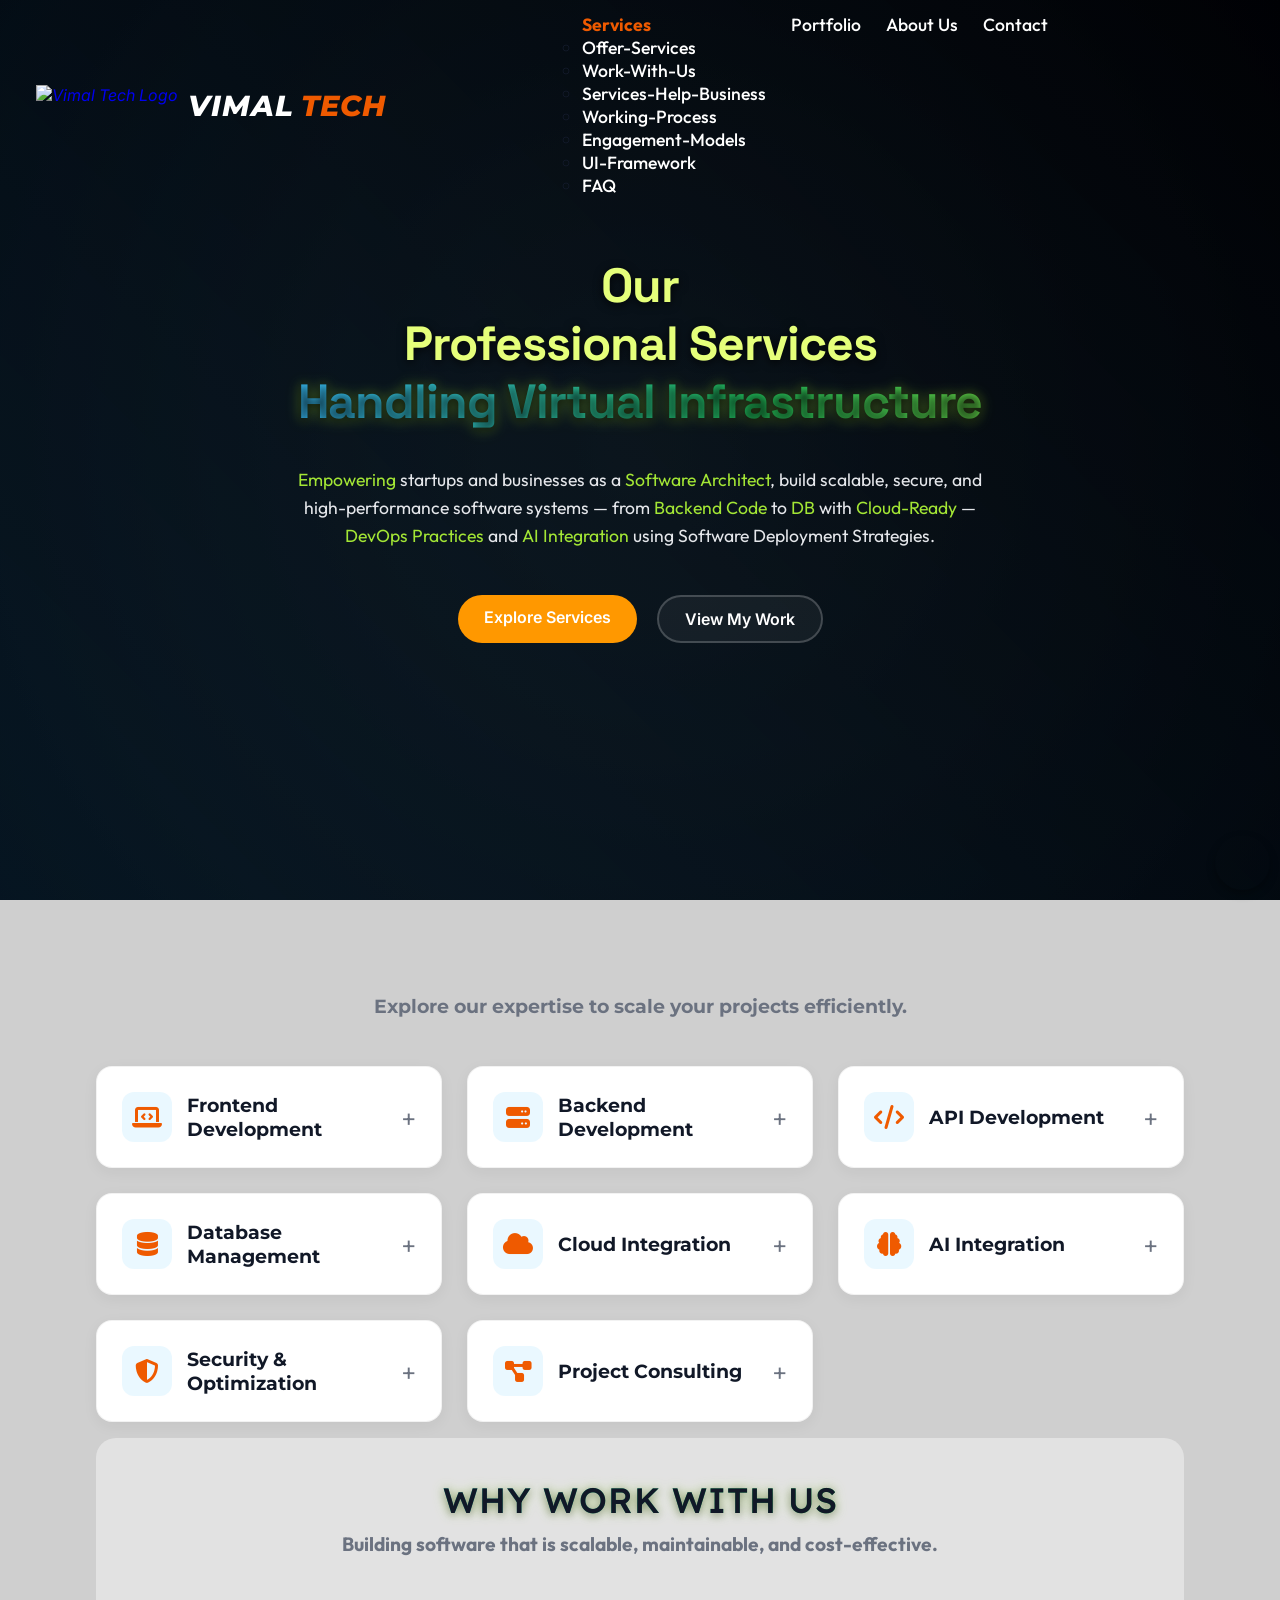
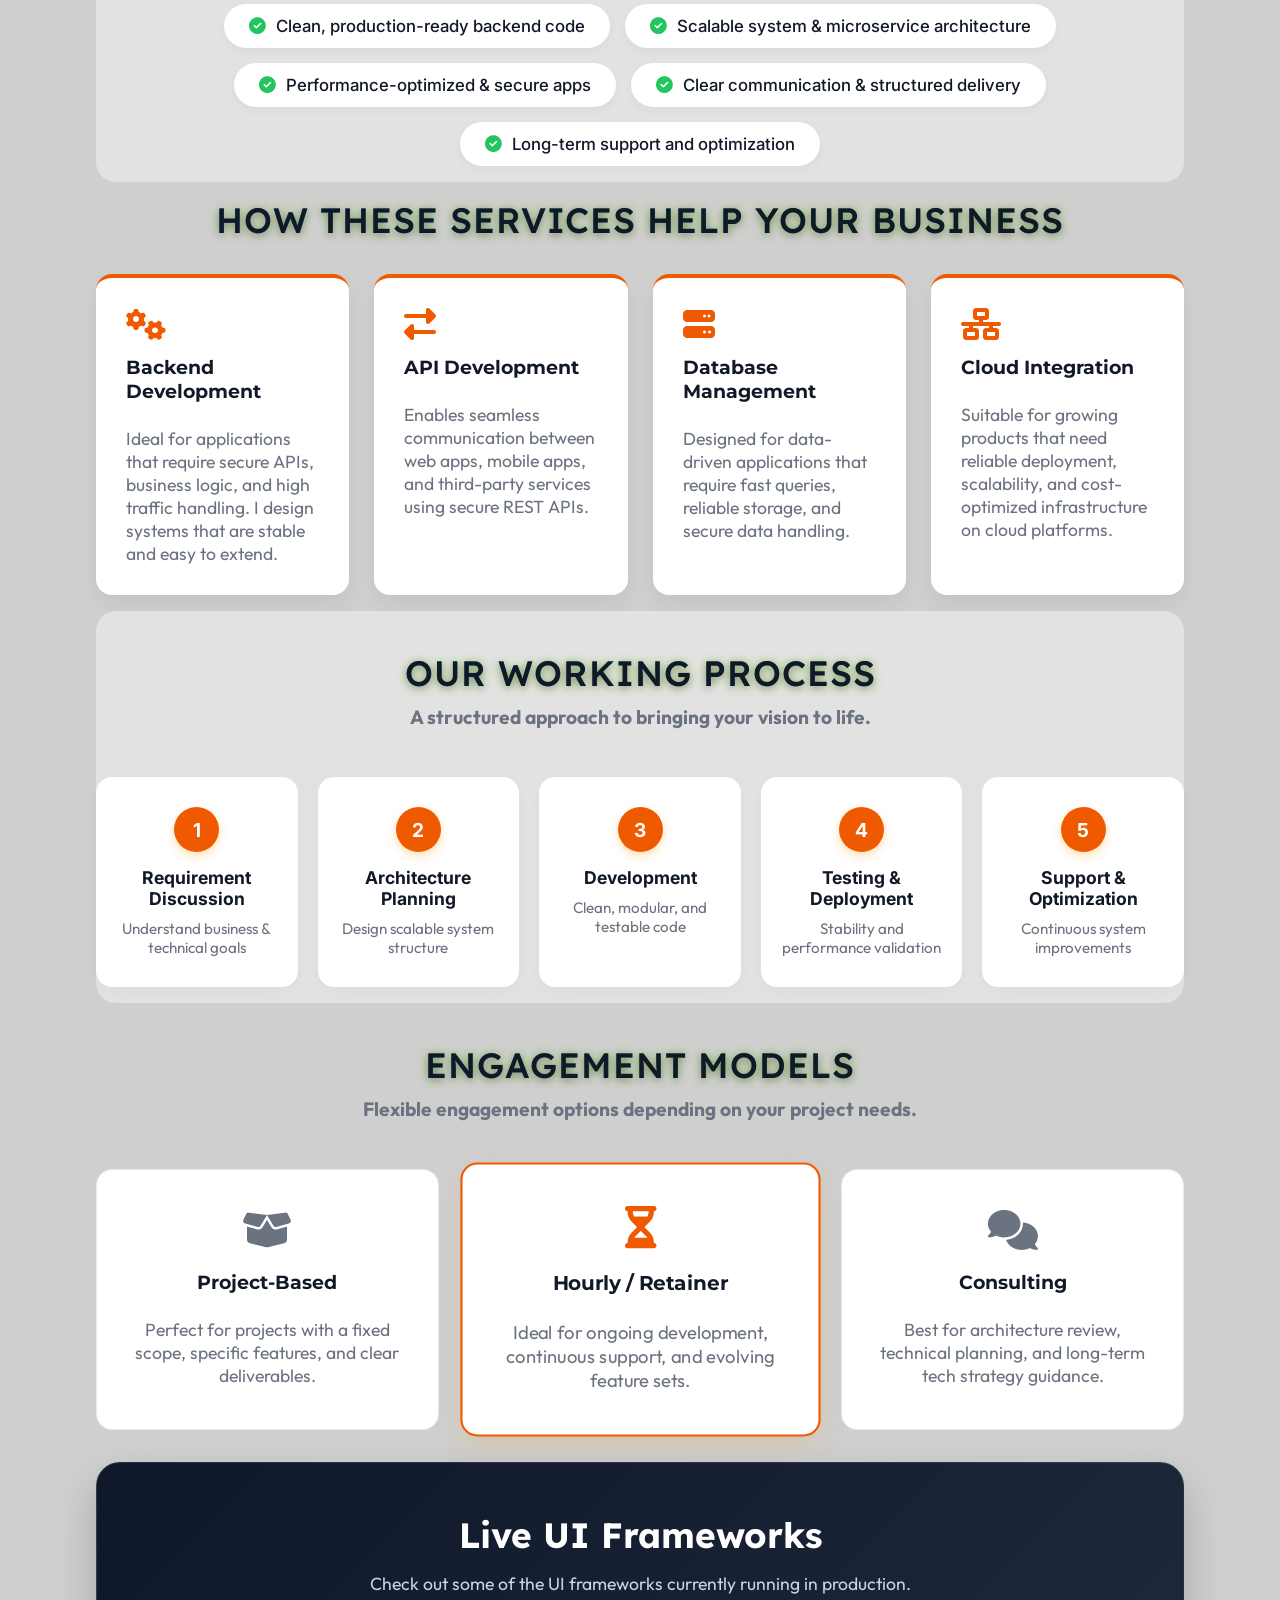
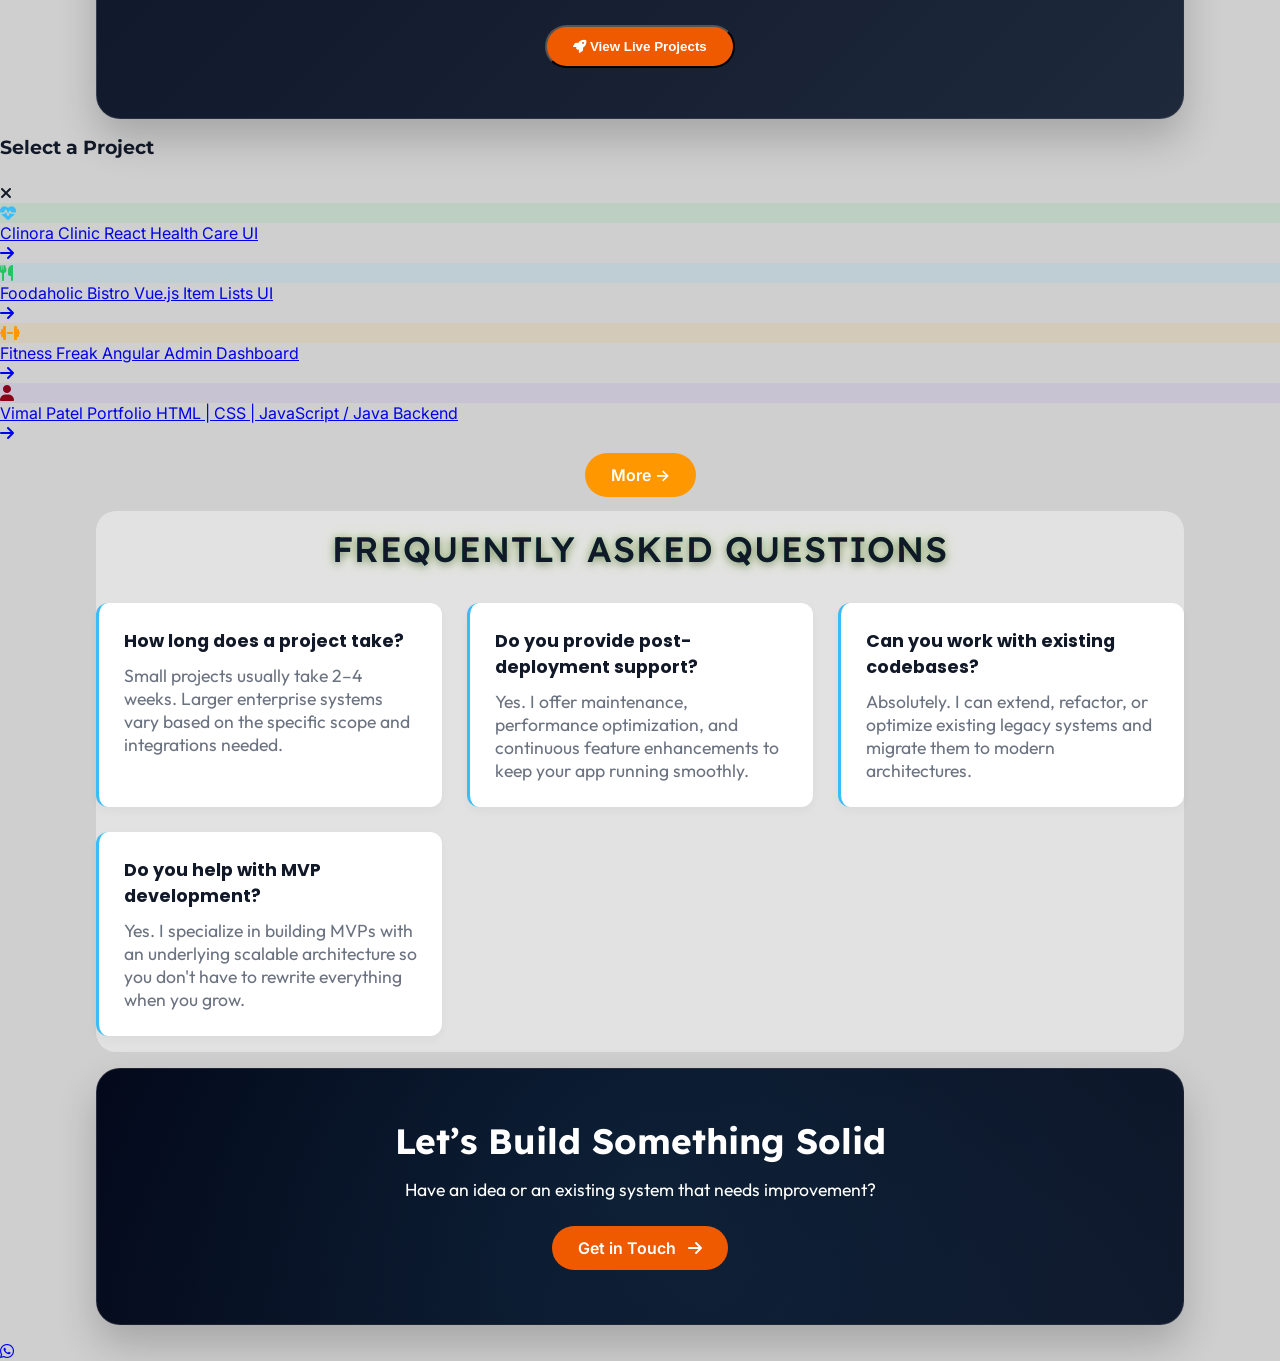
==== index.html @ 80d0aef2 "Main URL as Service Page Signed-off-by: vimal-java-dev <vimal929@gmail.com>" ====
<!DOCTYPE html>
<html lang="en">

<head>
    <!-- Google tag (gtag.js) -->
    <script async src="https://www.googletagmanager.com/gtag/js?id=G-3G79ZS5DSS"></script>
    <script>
        window.dataLayer = window.dataLayer || [];
        function gtag() { dataLayer.push(arguments); }
        gtag('js', new Date());
        gtag('config', 'G-3G79ZS5DSS');
    </script>
    <meta charset="UTF-8">
    <meta name="viewport" content="width=device-width, initial-scale=1.0">

    <!-- Start SEO SCHEMA -->
    <title>Vimal Tech | Backend Development & Cloud Services</title>

    <meta name="description"
        content="Professional backend development, API engineering, cloud integration, and database optimization services using Java, Spring Boot, and scalable microservice architecture registered under MSME Micro, Small and Medium Enterprises.">
    <meta name="author" content="Vimal Patel">
    <link rel="canonical" href="https://vimaltech.dev/">
    <meta name="robots" content="index, follow">

    <link rel="preconnect" href="https://cdnjs.cloudflare.com">

    <!-- Font Awesome (Optimized Non-blocking) -->
    <link rel="preload" href="https://cdnjs.cloudflare.com/ajax/libs/font-awesome/6.5.0/css/all.min.css" as="style"
        onload="this.onload=null;this.rel='stylesheet'" referrerpolicy="no-referrer">

    <noscript>
        <link rel="stylesheet" href="https://cdnjs.cloudflare.com/ajax/libs/font-awesome/6.5.0/css/all.min.css"
            referrerpolicy="no-referrer">
    </noscript>

    <!-- CSS -->
    <link rel="stylesheet" href="/css/services.css">
    <link rel="stylesheet" href="/css/global.css">
    <link rel="stylesheet" href="/css/dropdown.css">
    <!-- Popup Window CSS -->
    <link rel="stylesheet" href="/css/open-modal-btn.css">
    <link rel="stylesheet" href="/css/whatsapp-floating.css">

    <meta property="og:type" content="website">
    <meta property="og:title" content="Backend Development & Cloud Services | Vimal Tech">
    <meta property="og:description"
        content="Scalable backend development, cloud integration, API engineering, and database optimization services.">
    <meta property="og:url" content="https://vimaltech.dev/">
    <meta property="og:image" content="https://vimaltech.dev/images/logo-black.png">
    <meta property="og:site_name" content="Vimal Tech">

    <meta name="twitter:card" content="summary_large_image">
    <meta name="twitter:title" content="Backend Development & Cloud Services | Vimal Tech">
    <meta name="twitter:description"
        content="Backend development, microservices architecture, cloud deployment, and API engineering services.">
    <meta name="twitter:image" content="https://vimaltech.dev/images/logo-black.png">
    <meta name="twitter:site" content="@VimalTech">
    <!-- Favicon -->
    <link rel="icon" type="image/x-icon" href="/images/favicon.ico">
    <link rel="apple-touch-icon" sizes="180x180" href="/images/apple-touch-icon.png">
    <link rel="icon" type="image/png" sizes="32x32" href="/images/favicon-32x32.png">
    <link rel="icon" type="image/png" sizes="16x16" href="/images/favicon-16x16.png">

    <!-- SEO SCHEMA: Services Page -->
    <script type="application/ld+json">
{
  "@context": "https://schema.org",
  "@graph": [
    {
      "@type": "Organization",
      "@id": "https://vimaltech.dev/#organization",
      "name": "Vimal Tech",
      "url": "https://vimaltech.dev",
      "logo": "https://vimaltech.dev/images/logo-black.png",
      "email": "vimal.patel@vimaltech.dev",
      "telephone": "+91-9638474047",
      "address": {
        "@type": "PostalAddress",
        "addressCountry": "IN"
      },
      "sameAs": [
        https://www.linkedin.com/company/vimaltech-dev/",
        "https://github.com/vimaltech-dev"
      ]
    },
    {
      "@type": "Service",
      "@id": "https://vimaltech.dev/#backend",
      "name": "Backend Development",
      "serviceType": "Software Development",
      "provider": {
        "@id": "https://vimaltech.dev/#organization"
      },
      "areaServed": "Worldwide",
      "description": "Scalable backend development using Java, Spring Boot, and microservices for secure and high-performance applications."
    },
    {
      "@type": "Service",
      "@id": "https://vimaltech.dev/#cloud",
      "name": "Cloud Integration",
      "serviceType": "Cloud Services",
      "provider": {
        "@id": "https://vimaltech.dev/#organization"
      },
      "areaServed": "Worldwide",
      "description": "Cloud deployment, integration, and scaling using AWS and modern cloud platforms."
    },
    {
      "@type": "Service",
      "@id": "https://vimaltech.dev/#database",
      "name": "Database Management",
      "serviceType": "Database Services",
      "provider": {
        "@id": "https://vimaltech.dev/#organization"
      },
      "areaServed": "Worldwide",
      "description": "Database design, optimization, and management for relational and NoSQL systems."
    },
    {
      "@type": "Service",
      "@id": "https://vimaltech.dev/#api",
      "name": "API Development",
      "serviceType": "API Engineering",
      "provider": {
        "@id": "https://vimaltech.dev/#organization"
      },
      "areaServed": "Worldwide",
      "description": "Secure REST API development and third-party integrations for web and mobile applications."
    }
  ]
}
</script>

    <!-- SEO: Services FAQ Schema -->
    <!-- include: /seo/services-faq.schema.html -->
    <script type="application/ld+json">
{
  "@context": "https://schema.org",
  "@type": "FAQPage",
  "mainEntity": [
    {
      "@type": "Question",
      "name": "How long does a project take?",
      "acceptedAnswer": {
        "@type": "Answer",
        "text": "Small projects usually take 2–4 weeks. Larger systems depend on scope and complexity."
      }
    },
    {
      "@type": "Question",
      "name": "Do you provide post-deployment support?",
      "acceptedAnswer": {
        "@type": "Answer",
        "text": "Yes, ongoing maintenance, optimization, and feature enhancements are available."
      }
    },
    {
      "@type": "Question",
      "name": "Can you work with existing codebases?",
      "acceptedAnswer": {
        "@type": "Answer",
        "text": "Yes, existing systems can be extended, refactored, or optimized."
      }
    },
    {
      "@type": "Question",
      "name": "Do you help with MVP development?",
      "acceptedAnswer": {
        "@type": "Answer",
        "text": "Yes, MVPs are built with scalable architecture to support future growth."
      }
    }
  ]
}
</script>

    <!-- Inter -->
    <link href="https://fonts.googleapis.com/css2?family=Inter:wght@400;600;700&display=swap" rel="stylesheet">
    <!-- Outfit -->
    <link rel="preconnect" href="https://fonts.googleapis.com">
    <link rel="preconnect" href="https://fonts.gstatic.com" crossorigin>
    <link
        href="https://fonts.googleapis.com/css2?family=Outfit:wght@100..900&family=Poppins:ital,wght@0,100;0,200;0,300;0,400;0,500;0,600;0,700;0,800;0,900;1,100;1,200;1,300;1,400;1,500;1,600;1,700;1,800;1,900&family=Space+Grotesk:wght@300..700&display=swap"
        rel="stylesheet">
    <!-- Space+Grotesk -->
    <link
        href="https://fonts.googleapis.com/css2?family=Poppins:ital,wght@0,100;0,200;0,300;0,400;0,500;0,600;0,700;0,800;0,900;1,100;1,200;1,300;1,400;1,500;1,600;1,700;1,800;1,900&family=Space+Grotesk:wght@300..700&display=swap"
        rel="stylesheet">
    <!-- Lexend -->
    <link href="https://fonts.googleapis.com/css2?family=Lexend:wght@100..900&display=swap" rel="stylesheet">
    <!-- Montserrat -->
    <link href="https://fonts.googleapis.com/css2?family=Montserrat:ital,wght@0,100..900;1,100..900&display=swap"
        rel="stylesheet">
    <!-- Particles.js Library -->
    <script src="https://cdn.jsdelivr.net/npm/particles.js@2.0.0/particles.min.js">
    </script>
</head>

<body>
    <!-- Header / Navbar -->
    <!-- 1. The Header Placeholder -->
    <div id="header-placeholder"></div>

    <!-- Hero Section with Particles + Animated Overlay -->
    <section id="hero" class="hero">
        <div id="particles-js"></div>
        <div class="gradient-overlay"></div>
        <div class="hero-content">
            <h1>Our <span>Professional Services</span>
                <span class="gradient-text">Handling Virtual Infrastructure</span>
            </h1>
            <p class="hero-subtext">
                <span class="highlight-text">Empowering</span> startups and businesses as a
                <span class="highlight-text">Software Architect</span>,
                build scalable, secure, and high-performance software systems — from
                <span class="highlight-text">Backend Code</span> to
                <span class="highlight-text">DB</span> with
                <span class="highlight-text">Cloud-Ready</span> —
                <span class="highlight-text">DevOps Practices</span> and
                <span class="highlight-text">AI Integration</span> using
                Software Deployment Strategies.
            </p>
            <div class="hero-buttons">
                <a href="#services-offer" class="btn primary glow-btn">Explore Services</a>
                <a href="#live-projects" class="btn secondary glow-btn">View My Work</a>
            </div>
        </div>
    </section>

    <!-- Services Section -->
    <section id="services-offer" class="section container fade-in">
        <div class="section-header">
            <h2 class="section-title fade-in">Services We Offer</h2>
            <h3 class="fade-in section-subtitle">Explore our expertise to scale your projects efficiently.</h3>
        </div>

        <div class="services-grid accordion">
            <div class="service-card fade-in accordion-item" style="--delay:0s;">
                <div class="accordion-header" aria-expanded="false">
                    <div class="icon-wrapper"><i class="fas fa-laptop-code"></i></div>
                    <h3>Frontend Development</h3>
                    <span class="accordion-icon">+</span>
                </div>
                <div class="accordion-body">
                    <p>Design and development of user-friendly interfaces and seamless user experiences using modern frameworks like React, Angular, and Vue.js.</p>
                </div>
            </div>

            <div class="service-card fade-in accordion-item" style="--delay:0s;">
                <div class="accordion-header" aria-expanded="false">
                    <div class="icon-wrapper"><i class="fas fa-server"></i></div>
                    <h3>Backend Development</h3>
                    <span class="accordion-icon">+</span>
                </div>
                <div class="accordion-body">
                    <p>Design and development of scalable backend systems using Java, Spring Boot, and Microservices. Ideal for APIs, SaaS platforms, and enterprise-grade applications.</p>
                </div>
            </div>

            <div class="service-card fade-in accordion-item" style="--delay:0.4s;">
                <div class="accordion-header" aria-expanded="false">
                    <div class="icon-wrapper"><i class="fas fa-code"></i></div>
                    <h3>API Development</h3>
                    <span class="accordion-icon">+</span>
                </div>
                <div class="accordion-body">
                    <p>Secure REST API development and third-party integrations for web and mobile applications.</p>
                </div>
            </div>

            <div class="service-card fade-in accordion-item" style="--delay:0.2s;">
                <div class="accordion-header" aria-expanded="false">
                    <div class="icon-wrapper"><i class="fas fa-database"></i></div>
                    <h3>Database Management</h3>
                    <span class="accordion-icon">+</span>
                </div>
                <div class="accordion-body">
                    <p>Optimized relational and NoSQL database design, query tuning, backups, and data integrity
                        management.</p>
                </div>
            </div>

            <div class="service-card fade-in accordion-item" style="--delay:0.1s;">
                <div class="accordion-header" aria-expanded="false">
                    <div class="icon-wrapper"><i class="fas fa-cloud"></i></div>
                    <h3>Cloud Integration</h3>
                    <span class="accordion-icon">+</span>
                </div>
                <div class="accordion-body">
                    <p>Cloud-ready deployment, configuration, and scaling using AWS and modern hosting platforms for
                        reliability and performance.</p>
                </div>
            </div>

            <div class="service-card fade-in accordion-item" style="--delay:0.1s;">
                <div class="accordion-header" aria-expanded="false">
                    <div class="icon-wrapper"><i class="fa-solid fa-brain"></i></div>
                    <h3>AI Integration</h3>
                    <span class="accordion-icon">+</span>
                </div>
                <div class="accordion-body">
                    <p>AI-driven solutions for data analysis, predictive modeling, and intelligent automation.</p>
                </div>
            </div>

            <div class="service-card fade-in accordion-item" style="--delay:0.5s;">
                <div class="accordion-header" aria-expanded="false">
                    <div class="icon-wrapper"><i class="fas fa-shield-alt"></i></div>
                    <h3>Security & Optimization</h3>
                    <span class="accordion-icon">+</span>
                </div>
                <div class="accordion-body">
                    <p>Performance tuning, security best practices, and maintainable code standards for long-term system
                        stability.</p>
                </div>
            </div>

            <div class="service-card fade-in accordion-item" style="--delay:0.3s;">
                <div class="accordion-header" aria-expanded="false">
                    <div class="icon-wrapper"><i class="fas fa-project-diagram"></i></div>
                    <h3>Project Consulting</h3>
                    <span class="accordion-icon">+</span>
                </div>
                <div class="accordion-body">
                    <p>System architecture planning, microservices strategy, and technical guidance to reduce long-term
                        technical debt.</p>
                </div>
            </div>

        </div>
    </section>

    <section id="work-with-us" class="section container fade-in alt-bg">
        <div class="section-header">
            <h2 class="section-title">Why Work With Us</span></h2>
            <p class="section-subtitle">Building software that is scalable, maintainable, and cost-effective.</p>
        </div>

        <div class="features-grid">
            <div class="feature-item"><i class="fas fa-check-circle"></i> Clean, production-ready backend code</div>
            <div class="feature-item"><i class="fas fa-check-circle"></i> Scalable system & microservice architecture
            </div>
            <div class="feature-item"><i class="fas fa-check-circle"></i> Performance-optimized & secure apps</div>
            <div class="feature-item"><i class="fas fa-check-circle"></i> Clear communication & structured delivery
            </div>
            <div class="feature-item"><i class="fas fa-check-circle"></i> Long-term support and optimization</div>
        </div>
    </section>

    <section id="services-help-business" class="section container fade-in">
        <h2 class="section-title">How These Services Help Your Business</span></h2>

        <div class="benefits-grid">
            <div class="benefit-card">
                <i class="fas fa-cogs"></i>
                <h3>Backend Development</h3>
                <p>Ideal for applications that require secure APIs, business logic, and high traffic handling. I design
                    systems that are stable and easy to extend.</p>
            </div>
            <div class="benefit-card">
                <i class="fas fa-exchange-alt"></i>
                <h3>API Development</h3>
                <p>Enables seamless communication between web apps, mobile apps, and third-party services using secure
                    REST APIs.</p>
            </div>
            <div class="benefit-card">
                <i class="fas fa-server"></i>
                <h3>Database Management</h3>
                <p>Designed for data-driven applications that require fast queries, reliable storage, and secure data
                    handling.</p>
            </div>
            <div class="benefit-card">
                <i class="fas fa-network-wired"></i>
                <h3>Cloud Integration</h3>
                <p>Suitable for growing products that need reliable deployment, scalability, and cost-optimized
                    infrastructure on cloud platforms.</p>
            </div>
        </div>
    </section>

    <section id="working-process" class="section container fade-in alt-bg">
        <div class="section-header">
            <h2 class="section-title">Our Working Process</span></h2>
            <p class="section-subtitle">A structured approach to bringing your vision to life.</p>
        </div>

        <div class="process-timeline">
            <div class="process-step">
                <div class="step-number">1</div>
                <h4>Requirement Discussion</h4>
                <p>Understand business & technical goals</p>
            </div>
            <div class="process-step">
                <div class="step-number">2</div>
                <h4>Architecture Planning</h4>
                <p>Design scalable system structure</p>
            </div>
            <div class="process-step">
                <div class="step-number">3</div>
                <h4>Development</h4>
                <p>Clean, modular, and testable code</p>
            </div>
            <div class="process-step">
                <div class="step-number">4</div>
                <h4>Testing & Deployment</h4>
                <p>Stability and performance validation</p>
            </div>
            <div class="process-step">
                <div class="step-number">5</div>
                <h4>Support & Optimization</h4>
                <p>Continuous system improvements</p>
            </div>
        </div>
    </section>

    <section id="engagement-models" class="section container fade-in">
        <div class="section-header">
            <h2 class="section-title">Engagement Models</h2>
            <p class="section-subtitle">Flexible engagement options depending on your project needs.</p>
        </div>

        <div class="engagement-grid">
            <div class="engagement-card">
                <div class="card-icon"><i class="fas fa-box-open"></i></div>
                <h3>Project-Based</h3>
                <p>Perfect for projects with a fixed scope, specific features, and clear deliverables.</p>
            </div>
            <div class="engagement-card highlight-card">
                <div class="card-icon"><i class="fas fa-hourglass-half"></i></div>
                <h3>Hourly / Retainer</h3>
                <p>Ideal for ongoing development, continuous support, and evolving feature sets.</p>
            </div>
            <div class="engagement-card">
                <div class="card-icon"><i class="fas fa-comments"></i></div>
                <h3>Consulting</h3>
                <p>Best for architecture review, technical planning, and long-term tech strategy guidance.</p>
            </div>
        </div>
    </section>

    <!-- Live Projects Section -->
    <section id="live-projects" class="container fade-in live-projects">
        <div class="live-projects-card elegant-card">
            <h2>Live UI Frameworks</h2>
            <p>Check out some of the UI frameworks currently running in production.</p>
            <button class="open-modal-btn btn glow-btn">
                <i class="fas fa-rocket"></i> View Live Projects
            </button>
        </div>
    </section>

    <!-- The Modal -->
    <div class="modal" id="myModal">
        <div class="modal-content glass-modal">
            <div class="modal-header">
                <h3>Select a Project</h3>
                <span class="close" title="Close"><i class="fas fa-times"></i></span>
            </div>

            <div class="project-menu">
                <a href="https://clinic-demo.vimaltech.dev/" target="_blank" class="project-tile"
                    rel="noopener noreferrer">
                    <div class="project-icon" style="color: #38bdf8; background: rgba(34, 197, 94, 0.1);">
                        <i class="fas fa-heartbeat"></i>
                    </div>
                    <div class="project-details">
                        <span class="project-title">Clinora Clinic</span>
                        <span class="project-tech">React Health Care UI</span>
                    </div>
                    <div class="project-arrow"><i class="fas fa-arrow-right"></i></div>
                </a>
                <a href="https://foodaholic-bistro-demo.vimaltech.dev/" target="_blank" class="project-tile"
                    rel="noopener noreferrer">
                    <div class="project-icon" style="color: #22c55e; background: rgba(56, 189, 248, 0.1);">
                        <i class="fas fa-utensils"></i>
                    </div>
                    <div class="project-details">
                        <span class="project-title">Foodaholic Bistro</span>
                        <span class="project-tech">Vue.js Item Lists UI</span>
                    </div>
                    <div class="project-arrow"><i class="fas fa-arrow-right"></i></div>
                </a>
                <a href="https://fitness-freak-demo.vimaltech.dev/" target="_blank" class="project-tile" rel="noopener noreferrer">
                    <div class="project-icon" style="color: #ff9800; background: rgba(255, 152, 0, 0.1);">
                        <i class="fas fa-dumbbell"></i>
                    </div>
                    <div class="project-details">
                        <span class="project-title">Fitness Freak</span>
                        <span class="project-tech">Angular Admin Dashboard</span>
                    </div>
                    <div class="project-arrow"><i class="fas fa-arrow-right"></i></div>
                </a>
                <a href="https://portfolio.vimaltech.dev" target="_blank" class="project-tile" rel="noopener noreferrer">
                    <div class="project-icon" style="color: #8a031a; background: rgba(139, 92, 246, 0.1);">
                        <i class="fas fa-user"></i>
                    </div>
                    <div class="project-details">
                        <span class="project-title">Vimal Patel Portfolio</span>
                        <span class="project-tech">HTML | CSS | JavaScript / Java Backend</span>
                    </div>
                    <div class="project-arrow"><i class="fas fa-arrow-right"></i></div>
                </a>
                <div style="text-align: center; margin-top: 10px; margin-bottom: 10px">
                    <a href="/portfolio/#frontend-works" class="btn primary glow-btn">More →</a>
                </div>
            </div>
        </div>
    </div>

    <section id="faq" class="section container fade-in alt-bg faq-section">
        <h2 class="section-title">Frequently Asked Questions</span></h2>
        <div class="faq-grid">
            <div class="faq-card">
                <h4>How long does a project take?</h4>
                <p>Small projects usually take 2–4 weeks. Larger enterprise systems vary based on the specific scope and
                    integrations needed.</p>
            </div>
            <div class="faq-card">
                <h4>Do you provide post-deployment support?</h4>
                <p>Yes. I offer maintenance, performance optimization, and continuous feature enhancements to keep your
                    app running smoothly.</p>
            </div>
            <div class="faq-card">
                <h4>Can you work with existing codebases?</h4>
                <p>Absolutely. I can extend, refactor, or optimize existing legacy systems and migrate them to modern
                    architectures.</p>
            </div>
            <div class="faq-card">
                <h4>Do you help with MVP development?</h4>
                <p>Yes. I specialize in building MVPs with an underlying scalable architecture so you don't have to
                    rewrite everything when you grow.</p>
            </div>
        </div>
    </section>

    <section id="lets-build" class="section container fade-in">
        <div class="cta-card theme-neon">
            <h2 class="cta-title">Let’s Build Something Solid</h2>
            <p class="cta-subtitle" style="color: #fff; margin-bottom: 25px;">Have an idea or an existing system that
                needs improvement?</p>
            <a href="/contactUs/#contactForm" class="open-modal-btn btn glow-btn">Get in Touch <i
                    class="fas fa-arrow-right" style="margin-left:8px;"></i></a>
        </div>
    </section>

    <!-- Footer Section -->
    <!-- The Placeholder -->
    <div id="footer-placeholder"></div>

    <!-- Floating WhatsApp -->
    <a href="https://wa.me/919638474047?text=Hello%20Vimal%2C%0AI%20would%20like%20to%20know%20more%20about%20your%20tech%20services."
        class="whatsapp-float" target="_blank">
        <i class="fab fa-whatsapp"></i>
    </a>

    <!-- Dark Mode Toggle -->
    <button id="darkModeToggle"></button>

    <!-- Scroll to Top Button -->
    <button id="scrollTopBtn" title="Go to top">
        <i class="fas fa-arrow-up"></i>
    </button>

    <!-- JS -->
    <script src="/js/global-dark-mode-particles.js"></script>
    <script src="/js/global.js"></script>
    <!-- Popup Window JS Using Open Modal -->
    <script src="/js/open-modal-btn.js"></script>
    <script src="/js/services.js"></script>
    <!-- load js by fetching -->
    <script src="/components/load-header.js"></script>
    <script src="/components/load-footer.js"></script>
</body>

</html>
---- css/services.css ----
/* Services.css - Elegant & Modern Update */
/* ===== UTILITIES ===== */
.section-header {
    text-align: center;
    font-size: 2rem;
    font-weight: 700;
    margin-bottom: 3rem;
    margin-top: 1.5rem;
}

.section-subtitle {
    font-size: 1.2rem;
    color: var(--color-muted);
    max-width: 600px;
    margin: 0 auto;
}

/* Background alternation for elegance */
.alt-bg {
    background: rgba(255, 255, 255, 0.4);
    border-radius: 20px;
    margin-bottom: 2rem;
    padding: 3rem 2rem;
}

body.dark .alt-bg {
    background: rgba(255, 255, 255, 0.03);
    border: 1px solid rgba(255, 255, 255, 0.05);
}

/* ===== SERVICES GRID (ACCORDION UPGRADE) ===== */
.services-grid {
    display: grid;
    grid-template-columns: repeat(auto-fit, minmax(300px, 1fr));
    gap: 25px;
}

.service-card {
    background: #ffffff;
    padding: 25px;
    border-radius: 16px;
    box-shadow: 0 4px 15px rgba(0, 0, 0, 0.05);
    border: 1px solid rgba(0, 0, 0, 0.05);
    transition: all 0.3s ease;
    opacity: 0;
    transform: translateY(30px);
    animation: fadeUp 0.8s forwards;
    animation-delay: var(--delay);
}

.service-card:hover {
    box-shadow: 0 15px 30px rgba(0, 0, 0, 0.1);
    transform: translateY(-5px);
    border-color: var(--color-accent);
}

.icon-wrapper {
    background: rgba(56, 189, 248, 0.1);
    width: 50px;
    height: 50px;
    border-radius: 12px;
    display: flex;
    align-items: center;
    justify-content: center;
    margin-right: 15px;
}

.service-card i {
    font-size: 1.5rem;
    color: var(--color-primary);
    animation: iconBounce 2s infinite;
    display: inline-block;
    transition: transform 0.3s, color 0.3s;
}

/* Icon Bounce Animation */
@keyframes iconBounce {

    0%,
    100% {
        transform: translateY(0);
    }

    50% {
        transform: translateY(-5px);
    }
}

.accordion-header {
    display: flex;
    align-items: center;
    cursor: pointer;
}

.accordion-header h3 {
    flex: 1;
    margin: 0;
    font-size: 1.2rem;
}

.accordion-icon {
    font-size: 24px;
    color: var(--color-muted);
    transition: transform 0.3s ease;
}

.accordion-body {
    max-height: 0;
    overflow: hidden;
    transition: max-height 0.4s ease;
    padding-left: 65px;
    /* Aligns with text */
}

.accordion-item.active .accordion-body {
    max-height: 200px;
    margin-top: 15px;
}

.accordion-item.active .accordion-icon {
    transform: rotate(45deg);
    color: var(--color-primary);
}

/* ===== FEATURES LIST (WHY WORK WITH ME) ===== */
.features-grid {
    display: flex;
    flex-wrap: wrap;
    gap: 15px;
    justify-content: center;
    margin-top: 2rem;
}

.feature-item {
    background: #fff;
    padding: 12px 25px;
    border-radius: 30px;
    font-weight: 500;
    font-size: 1.05rem;
    display: flex;
    align-items: center;
    gap: 10px;
    box-shadow: 0 4px 10px rgba(0, 0, 0, 0.04);
}

.feature-item i {
    color: #22c55e;
}

/* ===== BENEFITS GRID (HOW IT HELPS) ===== */
.benefits-grid {
    display: grid;
    grid-template-columns: repeat(auto-fit, minmax(250px, 1fr));
    gap: 25px;
    margin-top: 2rem;
}

.benefit-card {
    background: #fff;
    padding: 30px;
    border-radius: 16px;
    border-top: 4px solid var(--color-primary);
    box-shadow: 0 10px 20px rgba(0, 0, 0, 0.05);
    transition: transform 0.3s;
}

.benefit-card:hover {
    transform: translateY(-5px);
}

.benefit-card i {
    font-size: 2rem;
    color: var(--color-primary);
    margin-bottom: 15px;
}

/* ===== WORKING PROCESS TIMELINE ===== */
.process-timeline {
    display: flex;
    flex-wrap: wrap;
    gap: 20px;
    justify-content: center;
    margin-top: 2rem;
}

.process-step {
    flex: 1;
    min-width: 200px;
    background: #fff;
    padding: 30px 20px;
    border-radius: 16px;
    text-align: center;
    box-shadow: 0 4px 15px rgba(0, 0, 0, 0.03);
    position: relative;
    transition: transform 0.3s;
}

.process-step:hover {
    transform: translateY(-5px);
}

.step-number {
    width: 45px;
    height: 45px;
    background: var(--color-primary);
    color: #fff;
    border-radius: 50%;
    display: flex;
    align-items: center;
    justify-content: center;
    font-size: 1.2rem;
    font-weight: bold;
    margin: 0 auto 15px auto;
    box-shadow: 0 4px 10px rgba(255, 152, 0, 0.3);
}

.process-step h4 {
    margin-bottom: 10px;
    font-family: var(--font-primary);
}

.process-step p {
    font-size: 0.95rem;
}

/* ===== ENGAGEMENT MODELS ===== */
.engagement-grid {
    display: grid;
    grid-template-columns: repeat(auto-fit, minmax(280px, 1fr));
    gap: 30px;
    margin-top: 2rem;
}

.engagement-card {
    background: #fff;
    border: 1px solid #eaeaea;
    padding: 40px 30px;
    border-radius: 16px;
    text-align: center;
    transition: all 0.3s;
}

.engagement-card:hover {
    border-color: var(--color-accent);
    box-shadow: 0 15px 30px rgba(0, 0, 0, 0.08);
}

.highlight-card {
    border: 2px solid var(--color-primary);
    transform: scale(1.05);
    box-shadow: 0 10px 25px rgba(255, 152, 0, 0.15);
}

.engagement-card .card-icon i {
    font-size: 2.5rem;
    color: var(--color-muted);
    margin-bottom: 20px;
    transition: color 0.3s;
}

.engagement-card:hover .card-icon i,
.highlight-card .card-icon i {
    color: var(--color-primary);
}

/* ===== FAQ GRID ===== */
.faq-grid {
    display: grid;
    grid-template-columns: repeat(auto-fit, minmax(300px, 1fr));
    gap: 25px;
    margin-top: 2rem;
}

.faq-card {
    background: #fff;
    padding: 25px;
    border-radius: 12px;
    border-left: 3px solid var(--color-accent);
    box-shadow: 0 4px 10px rgba(0, 0, 0, 0.04);
}

.faq-card h4 {
    margin-bottom: 10px;
    font-size: 1.1rem;
}

/* ===== CTA & LIVE PROJECTS COMPONENT ===== */
.elegant-card,
.cta-card {
    background: linear-gradient(135deg, #0f172a, #1e293b);
    color: #fff;
    padding: 50px 30px;
    border-radius: 24px;
    text-align: center;
    box-shadow: 0 20px 40px rgba(0, 0, 0, 0.2);
    border: 1px solid rgba(255, 255, 255, 0.1);
}

.elegant-card h2,
.cta-card h2 {
    color: #fff;
    margin-bottom: 15px;
}

.elegant-card p {
    color: #cbd5e1;
    margin-bottom: 30px;
}

/* Theme Neon overrides to match global index.html */
.theme-neon {
    background: linear-gradient(135deg, #020617, #0f172a);
    position: relative;
    overflow: hidden;
}

.theme-neon::before {
    content: '';
    position: absolute;
    top: -50%;
    right: -50%;
    width: 200%;
    height: 200%;
    background: radial-gradient(circle, rgba(56, 189, 248, 0.1) 0%, transparent 60%);
    z-index: 0;
}

.theme-neon>* {
    position: relative;
    z-index: 1;
}

/* ===================================================
   ===== DARK MODE OVERRIDES =====
=================================================== */
body.dark .service-card,
body.dark .feature-item,
body.dark .benefit-card,
body.dark .process-step,
body.dark .engagement-card,
body.dark .faq-card {
    background: #1e293b;
    border: 1px solid rgba(255, 255, 255, 0.05);
    color: #e2e8f0;
}

body.dark .service-card:hover,
body.dark .engagement-card:hover {
    background: #27354f;
    border-color: var(--color-accent);
}

body.dark .highlight-card {
    border-color: var(--color-primary);
    background: #27354f;
}

body.dark .feature-item i {
    color: #a3e635;
}

body.dark .step-number {
    box-shadow: 0 4px 15px rgba(255, 152, 0, 0.4);
}

body.dark .accordion-icon {
    color: #94a3b8;
}

/* If i uncomment color footer section  */
/* Visibility gone in dark mode */
/* Founder & Software Developer */

body.dark p {
    /* color: #94a3b8; */
    /* slightly lighter muted color for dark mode reading */
}

/* Animations */
@keyframes fadeUp {
    to {
        opacity: 1;
        transform: translateY(0);
    }
}

.fade-in.visible {
    opacity: 1 !important;
    transform: translateY(0) !important;
}

@media (max-width: 768px) {
    .process-step {
        min-width: 100%;
    }

    .highlight-card {
        transform: scale(1);
    }
}
---- css/global.css ----
/* ===================================================
   ===== Global Styles =====
=================================================== */
:root {
    --color-bg: #cfcfcf;
    --color-text: #111827;
    --color-muted: #6b7280;
    --color-accent: #38bdf8;
    --color-primary: #EF5A00;

    --font-primary: 'Inter', sans-serif;
    --nav-bg: #c3c7ca;
    --text-dim: #64748b;
    --amber: #f59e0b;

    /* google maps */
    --border: rgba(255, 255, 255, 0.07);
    --radius: 14px;
    --shadow-card: 0 24px 60px rgba(0, 0, 0, 0.4);
}

/* RESET */
* {
    margin: 0;
    padding: 0;
    box-sizing: border-box;
}

/* BASE */
html {
    scroll-behavior: smooth;
}

/* BASE */
body {
    font-family: var(--font-primary);
    background: var(--color-bg);
    color: var(--color-text);
}

h1 {
    font-size: clamp(2.2rem, 5vw, 3rem);
    /* font-weight: 500; */
    line-height: 1.2;
    display: flex;
    flex-direction: column;
    font-family: "Space Grotesk", sans-serif;
    letter-spacing: -1px;
    font-optical-sizing: auto;
}

h2 {
    font-size: clamp(1.6rem, 3vw, 2.2rem);
    font-family: "Lexend", sans-serif;
    font-optical-sizing: auto;
    /* font-weight: 500; */
    font-style: normal;
}

h3 {
    font-size: 1.2rem;
    font-family: "Montserrat", sans-serif;
    font-optical-sizing: auto;
    /* font-weight: 500; */
    font-style: normal;
    margin-bottom: 1.5rem;
    color: var(--color-text);
}

h4 {
    font-size: 1.1rem;
    font-family: "Poppins", sans-serif;
    font-optical-sizing: auto;
    /* font-weight: 500; */
    font-style: normal;
    margin-bottom: 1rem;
}

/* TYPOGRAPHY */
p {
    font-size: 1.1rem;
    color: var(--color-muted);
    font-family: "Outfit", sans-serif;
    font-optical-sizing: auto;
    /* font-weight: 500; */
    font-style: normal;
}

/* Body Dark */
body.dark h3 {
    --color-text: #ffffff;
}

/* ===================================================
   ===== Common Navbar (Glassmorphic) =====
=================================================== */
.navbar {
    display: flex;
    justify-content: space-between;
    align-items: center;
    padding: 0.5rem 2rem;
    position: fixed;
    top: 5px;
    left: 20px;
    right: 20px;
    z-index: 1000;
    border-radius: 20px;
    transition: all 0.3s ease;
}

/* The styles that apply ONLY when scrolling down */

/* Light Mode Glass Effect */
/* .glass-nav {
    background: rgba(255, 255, 255, 0.75);
    backdrop-filter: blur(12px);
    -webkit-backdrop-filter: blur(12px);
    border: 1px solid rgba(255, 255, 255, 0.4);
    box-shadow: 0 4px 30px rgba(0, 0, 0, 0.05);
} */

.glass-nav {
    /* 1. Gives it a solid color */
    /* background-color: #ffffff; */
    background-color: transparent;
    /* 2. Increased blur to a heavy but stable range */
    /* backdrop-filter: blur(40px); */
    /* -webkit-backdrop-filter: blur(40px); */

    /* 3. Subtle border and shadow to define the edges */
    /* border: 1px solid rgba(255, 255, 255, 0.2); */
    /* box-shadow: 0 8px 32px rgba(0, 0, 0, 0.1); */

    /* 4. Performance boost for heavy filters */
    /* will-change: backdrop-filter; */

    padding: 0.5rem 1rem;
}

.glass-nav.scrolled {
    top: 10px;
    left: 120px;
    right: 120px;
    /* Ensures smooth scrolling accounts for the navbar height */
    background: rgba(255, 255, 255, 0.3);
    /* Lowered opacity (0.3) so the blur is more visible */
    backdrop-filter: blur(20px);
    -webkit-backdrop-filter: blur(40px);
    /* Makes it slightly thinner */

    border: 1px solid rgba(255, 255, 255, 0.2);
    box-shadow: 0 8px 12px rgba(0, 0, 0, 0.5);
    /* Adds a nice shadow underneath */

    will-change: backdrop-filter;
}

body.dark .glass-nav.scrolled {
    /* 1. Dropped opacity to 0.45 to let the blur 'pop' */
    background: rgba(15, 23, 42, 0.45);

    /* 2. Increased blur to match the heavy light mode style */
    backdrop-filter: blur(40px);
    -webkit-backdrop-filter: blur(40px);

    /* 3. Subtle light border to define the edge against the dark background */
    border: 1px solid rgba(255, 255, 255, 0.2);

    /* 4. Stronger shadow for depth */
    box-shadow: 0 8px 32px rgba(255, 255, 255, 0.1);

    /* 5. GPU optimization */
    will-change: backdrop-filter;
}

.glass-nav.scrolled .nav-links li a {
    color: #475569;
    /* Darker text for better contrast */
}

body.dark .glass-nav.scrolled .nav-links li a {
    color: #ffffff;
    /* Bright white for dark mode */
}

.glass-nav.scrolled .nav-links li a.active {
    color: rgba(30, 41, 59, 0.85);
}

.glass-nav.scrolled .nav-links li a:hover {
    color: var(--color-primary);
    /* Unified orange highlight */
    transform: translateY(-2px);
}

body.dark .glass-nav.scrolled .nav-links li a.active,
body.dark .glass-nav.scrolled .nav-links li a:hover {
    color: #38bdf8;
    /* Bright white for dark mode */
}

/* Brand container (logo + name) */
.brand {
    display: flex;
    align-items: center;
    gap: 10px;
    text-decoration: none;
    font-style: italic;
}

.logo {
    height: 40px;
    width: auto;
    object-fit: contain;
    /* Comment to make logo transparent and blend with the navbar background */
    /* border-radius: 8px; */
    /* box-shadow: 0 2px 10px rgba(0, 0, 0, 0.1); */
    transition: filter 0.3s ease;
}

.brand-name {
    font-size: 1.8rem;
    letter-spacing: 1px;
    text-transform: uppercase;
    font-family: 'Montserrat', sans-serif;
    font-weight: 800;
    display: flex;
    gap: 7px;
    transition: all 0.3s ease;
    /* Transition color and shadow */
    /* Shadow removed */
}

.glass-nav.scrolled .brand-name {
    /* transition: color 0.3s ease; */
    text-shadow: 1px 4px 8px rgba(0, 0, 0, 0.2);
}

.glass-nav.scrolled .brand-name-vimal {
    transition: color 0.3s ease;
    text-shadow: 1px 4px 8px rgba(0, 0, 0, 0.4);
}

/* Add a hover effect for extra flair */
.brand-name:hover {
    color: #000;
    text-shadow: 1px 4px 8px rgba(0, 0, 0, 0.9);
    transform: translateY(-2px);
}

body.dark .brand-name:hover {
    color: #000;
    text-shadow: 1px 4px 8px rgba(0, 0, 0, 0.3);
    transform: translateY(-2px);
}

.glass-nav.scrolled .brand-name-vimal {
    color: #000000;
    /* Darker text for better contrast */
    transition: color 0.3s ease;
}

body.dark .glass-nav.scrolled .brand-name-vimal {
    color: #ffffff;
    /* Bright white for dark mode */
}

.brand-name-vimal {
    color: #ffffff;
    transition: color 0.3s ease;
}

/* body.dark .brand-name-vimal {
    color: #ffffff;
} */

.brand-name-tech {
    color: var(--color-primary);
}

/* Hamburger Menu Dropped in Desktop view */
.hamburger {
    display: none;
}

/* ===== Nav Links ===== */
.nav-links {
    list-style: none;
    display: flex;
    gap: 25px;
    font-family: "Outfit", sans-serif;
    font-size: 1.1rem;
    font-weight: 500;
    /* margin-right: 10px; */
}

.nav-links li a {
    text-decoration: none;
    /* color: #475569; */
    /* Slate grey for light mode */
    color: #ffffff;
    transition: color 0.3s ease, transform 0.3s ease;
    display: inline-block;
}

body.dark .nav-links li a {
    color: #cbd5e1;
    /* Lighter slate for better contrast in dark mode */
}

/* Hover State */
.nav-links li a:hover {
    color: var(--color-primary);
    /* Unified orange highlight */
    transform: translateY(-2px);
    text-shadow: 1px 4px 8px rgba(0, 0, 0, 0.3);
}

body.dark .nav-links li a:hover {
    color: #38bdf8;
    /* Cyan highlight for dark mode */
    text-shadow: 1px 4px 8px rgba(0, 0, 0, 0.3);
}

/* Active State */
.nav-links li a.active {
    color: var(--color-primary) !important;
    font-weight: 700;
}

body.dark .nav-links li a.active {
    color: #38bdf8;
    /* Cyan highlight for dark mode */
}

/* ===================================================
   ===== DARK MODE NAV OVERRIDES =====
=================================================== */
body.dark {
    background: #181818;
    color: #e0e0e0;
}

/* background: rgba(15, 23, 42, 0.85); */
/* Deep slate for dark mode */
/* body.dark .glass-nav {
    background: rgba(15, 23, 42, 0.85);
    border-color: rgba(255, 255, 255, 0.08);
    box-shadow: 0 4px 30px rgba(0, 0, 0, 0.3);
} */

body.dark .glass-dropdown {
    background: rgba(30, 41, 59, 0.95);
    border-color: rgba(255, 255, 255, 0.1);
    box-shadow: 0 10px 40px rgba(0, 0, 0, 0.4);
}

body.dark .dropdown-menu li a {
    color: #cbd5e1 !important;
    text-shadow: 1px 4px 8px rgba(0, 0, 0, 0.3);
}

body.dark .dropdown-menu li a:hover {
    color: #38bdf8 !important;
}

/* Keep it white if scrolled while in Dark Mode */
body.dark nav.scrolled .hamburger {
    color: #ffffff;
}

/* =========================================
   TABLET RESPONSIVE
   769px – 1024px
========================================= */
@media (min-width: 769px) and (max-width: 1024px) {
    .hero-content {
        max-width: 750px;
        margin: auto;
        text-align: center;
    }

    .hero-content h1 {
        font-size: 3rem;
        line-height: 1.2;
    }

    .hero-content p {
        font-size: 1.1rem;
        line-height: 1.8;
        max-width: 650px;
        margin-left: auto;
        margin-right: auto;
    }

    .hero-buttons {
        display: flex;
        justify-content: center;
        gap: 20px;
        margin-top: 30px;
    }

    /* ================================
       NAVBAR
    ================================ */
    .navbar {
        display: flex;
        justify-content: space-between;
        align-items: center;
        padding: 0.5rem 1rem;
        top: 10px;
        left: 15px;
        right: 15px;
        border-radius: 12px;
        transition: all 0.3s ease;
    }

    .navbar.scrolled {
        /* top: 10px; */
        left: 20px;
        right: 20px;
    }

    /* ================================
       BRAND
    ================================ */
    .brand {
        display: flex;
        align-items: center;
    }

    .logo {
        height: 35px;
        width: auto;
        object-fit: contain;
    }

    .brand-name {
        letter-spacing: 1px;
        text-transform: uppercase;
        position: absolute;
        left: 50%;
        transform: translateX(-50%);
        display: flex;
        gap: 6px;
        white-space: nowrap;
        font-size: 1.8rem;
        transition: all 0.3s ease;
    }

    /* ================================
       HAMBURGER
    ================================ */
    .hamburger {
        display: block;
        font-size: 32px;
        cursor: pointer;
        color: #ffffff;
        transition: transform 0.3s ease, color 0.3s ease;
    }

    nav.scrolled .hamburger {
        color: #000000;
    }

    body.dark nav.scrolled .hamburger {
        color: #ffffff;
    }

    .hamburger.active {
        transform: rotate(180deg);
        font-weight: bolder !important;
    }

    /* ================================
       NAVIGATION LINKS
    ================================ */
    .nav-links {
        display: none;
        position: absolute;
        top: 70px;
        left: 10px;
        right: 10px;
        flex-direction: column;
        align-items: center;
        gap: 15px;
        padding: 25px;
        border-radius: 12px;
        text-align: center;
        background: rgba(112, 108, 108, 0.35);
        backdrop-filter: blur(40px);
        -webkit-backdrop-filter: blur(40px);
        border: 1px solid rgba(255, 255, 255, 0.2);
        box-shadow: 0 8px 32px rgba(255, 255, 255, 0.1);
        will-change: backdrop-filter;

        /* Scrolling */
        max-height: calc(100vh - 90px);
        overflow-y: auto;
        overflow-x: hidden;
        -webkit-overflow-scrolling: touch;
    }

    body.dark .nav-links {
        background: rgba(15, 23, 42, 0.5);
        border: 1px solid rgba(255, 255, 255, 0.1);
    }

    nav.scrolled .nav-links {
        background: rgba(255, 255, 255, 0.9);
        backdrop-filter: blur(40px);
        -webkit-backdrop-filter: blur(40px);
        border: 1px solid rgba(255, 255, 255, 0.2);
        box-shadow: 0 8px 12px rgba(0, 0, 0, 0.3);
    }

    body.dark nav.scrolled .nav-links {
        background: rgba(15, 23, 42, 0.9);
        backdrop-filter: blur(40px);
        -webkit-backdrop-filter: blur(40px);
        border: 1px solid rgba(255, 255, 255, 0.3);
        box-shadow: 0 8px 12px rgba(255, 255, 255, 0.1);
    }

    /* ================================
       MENU ITEMS
    ================================ */
    .nav-links li {
        margin: 8px 0;
    }

    .nav-links li a,
    body.dark .nav-links li a {
        font-size: 1rem;
        text-shadow: 1px 4px 8px rgba(0, 0, 0, 0.3);
    }

    .nav-links.active {
        display: flex;
    }
}

/* =========================================
   MOBILE RESPONSIVE
   Up to 768px
========================================= */
@media (max-width: 768px) {
    .navbar {
        display: flex;
        justify-content: space-between;
        padding: 0.1rem 0.5rem;
        top: 5px;
        left: 10px;
        right: 10px;
        border-radius: 12px;
        transition: all 0.3s ease;
    }

    .navbar.scrolled {
        top: 10px;
        left: 15px;
        right: 15px;
    }

    .brand {
        display: flex;
        align-items: center;
    }

    .logo {
        height: 30px;
        width: auto;
        object-fit: contain;
    }

    .brand-name {
        letter-spacing: 0.5px;
        text-transform: uppercase;
        font-display: block;
        position: absolute;
        /* Takes the text out of the normal flow */
        left: 50%;
        /* Pushes the left edge to the exact middle */
        transform: translateX(-50%);
        /* Pulls it back by half its own width for true centering */

        /* Ensure the text is laid out nicely */
        display: flex;
        gap: 5px;

        white-space: nowrap;
        transition: all 0.3s ease;
        font-size: 1.5rem;

    }

    /* Hamburger Menu */
    .hamburger {
        display: block;
        font-size: 28px;
        cursor: pointer;
        color: #ffffff;
        transition: transform 0.3s ease, color 0.3s ease;
    }

    /* When the navbar has the 'scrolled' class, make the hamburger black */
    nav.scrolled .hamburger {
        color: #000000;
    }

    .hamburger.active {
        transform: rotate(180deg);
        font-weight: bolder !important;
    }

    .nav-links {
        display: none;
        position: absolute;
        top: 55px;
        right: 0;
        left: 0;
        flex-direction: column;
        gap: 15px;
        padding: 20px 20px 40px;
        border-radius: 12px;
        text-align: center;

        /* Scroll menu on small/old mobile screens */
        max-height: calc(100vh - 75px);
        overflow-y: auto;
        overflow-x: hidden;
        -webkit-overflow-scrolling: touch;

        background: rgba(112, 108, 108, 0.35);
        /* Increased blur to a heavy but stable range */
        backdrop-filter: blur(40px);
        -webkit-backdrop-filter: blur(40px);

        /* Subtle border and shadow to define the edges */
        border: 1px solid rgba(255, 255, 255, 0.2);
        /* box-shadow: 0 10px 30px rgba(255, 255, 255, 0.9); */
        box-shadow: 0 8px 32px rgba(255, 255, 255, 0.1);

        /* Performance boost for heavy filters */
        will-change: backdrop-filter;
    }

    body.dark .nav-links {
        background: rgba(15, 23, 42, 0.3);
        border: 1px solid rgba(255, 255, 255, 0.1);
    }

    nav.scrolled .nav-links {
        background: rgba(255, 255, 255, 0.9);
        /* Lowered opacity (0.3) so the blur is more visible */
        backdrop-filter: blur(40px);
        -webkit-backdrop-filter: blur(40px);
        /* Makes it slightly thinner */

        border: 1px solid rgba(255, 255, 255, 0.2);
        box-shadow: 0 8px 12px rgba(0, 0, 0, 0.5);
        will-change: backdrop-filter;
    }

    body.dark nav.scrolled .nav-links {
        background: rgba(15, 23, 42, 0.9);

        backdrop-filter: blur(40px);
        -webkit-backdrop-filter: blur(40px);

        border: 1px solid rgba(255, 255, 255, 0.637);
        box-shadow: 0 8px 12px rgba(255, 255, 255, 0.1);
        will-change: backdrop-filter;
    }

    .nav-links li {
        margin: 10px 0;
        /* color: #475569; */
    }

    .nav-links li a,
    body.dark .nav-links li a {
        text-shadow: 1px 4px 8px rgba(0, 0, 0, 0.3);
    }

    .nav-links.active {
        display: flex;
    }

}

/* =========================================
   HERO SECTION (GLOBAL)
========================================= */
.hero {
    position: relative;
    min-height: 100vh;
    /* change from 60vh */
    display: flex;
    align-items: center;
    justify-content: center;
    text-align: center;

    /* background: url('/images/hero.png') no-repeat center/cover; */
    overflow: hidden;
    background: radial-gradient(circle at center, #1e293b, #020617);
    /* Deep, rich tech slate */
}

body.dark .hero {
    background: radial-gradient(circle at center, #0f172a, #000000);
}

#particles-js {
    position: absolute;
    width: 100%;
    height: 100%;
    z-index: 0;
}

body.dark #particles-js canvas {
    filter: drop-shadow(0 0 6px rgba(0, 229, 255, 0.35));
}

.gradient-overlay {
    position: absolute;
    width: 100%;
    height: 100%;
    background: linear-gradient(45deg, rgba(56, 189, 248, 0.1), rgba(0, 0, 0, 0.5));
    z-index: 1;
}

.hero::before {
    content: "";
    position: absolute;
    inset: 0;
    background: rgba(0, 0, 0, 0.6);
    /* slightly stronger */
}

.hero-content {
    position: relative;
    z-index: 2;
    max-width: 850px;
    opacity: 0;
    transform: translateY(30px);
    animation: heroFadeUp 1s ease forwards;
    display: flex;
    flex-direction: column;
    align-items: center;
    gap: 20px;
    padding: 20px;
}

@keyframes heroFadeUp {
    to {
        opacity: 1;
        transform: translateY(0);
    }
}

/* ===== HERO FIX (IMPORTANT) ===== */
.hero .hero-content {
    position: relative;
    z-index: 2;
    max-width: 750px;
}

/* Hero text */
.hero h1 {
    font-size: clamp(2.2rem, 5vw, 3rem);
    font-weight: 700;
    line-height: 1.3s;
    color: #e5ff7a;
    /* your strong green */
    text-shadow: 0 2px 10px rgba(0, 0, 0, 0.8);
    animation: fadeUp 0.8s ease forwards;
}

.highlight-text {
    color: #a3e635;
}

.hero p {
    font-size: 1.1rem;
    /* margin-bottom: 2rem; */
    /* gap: 30px; */
}

.hero-subtext {
    font-size: 1.1rem;
    color: #e5e7eb;
    line-height: 1.6;
    margin-top: 1rem;
    margin-bottom: 1.5rem;
    opacity: 0;
    animation: fadeUp 0.8s ease forwards;
    animation-delay: 0.3s;
}

.hero-buttons {
    display: flex;
    gap: 20px;
    justify-content: center;
    opacity: 0;
    animation: fadeUp 0.8s ease forwards;
    animation-delay: 0.6s;
}

@keyframes fadeUp {
    from {
        opacity: 0;
        transform: translateY(25px);
    }

    to {
        opacity: 1;
        transform: translateY(0);
    }
}

.gradient-text {
    background: linear-gradient(90deg,
            #38bdf8,
            #22c55e,
            #a3e635,
            #38bdf8);
    background-size: 200% auto;

    background-clip: text;
    -webkit-background-clip: text;
    -webkit-text-fill-color: transparent;
    text-shadow: 0 2px 8px rgba(0, 0, 0, 0.8);
    animation: gradientMove 4s linear infinite;
    filter: drop-shadow(0 0 6px rgba(163, 230, 53, 0.4));
}

@keyframes gradientMove {
    0% {
        background-position: 0% center;
    }

    100% {
        background-position: 200% center;
    }
}

.section {
    padding: var(--section-padding);
}

h2.section-title {
    /* 1. Typography (This should now reflect correctly) */
    font-size: clamp(1.6rem, 3vw, 2.2rem);
    font-family: "Lexend", sans-serif;
    font-weight: 500;
    text-align: center;
    text-transform: uppercase;
    letter-spacing: 1px;
    margin-bottom: 10px;

    /* 2. The Gradient Magic */
    background: linear-gradient(90deg, #38bdf8, #22c55e, #a3e635, #38bdf8);
    background-size: 200% auto;
    /* Increased for better animation move */

    /* 3. Clipping (The most important part) */
    -webkit-background-clip: text;
    background-clip: text;

    /* 4. The Fix: Set this to transparent! */
    -webkit-text-fill-color: var(--color-text);

    /* 5. Effects */
    text-shadow: 0 2px 8px rgba(0, 0, 0, 0.4);
    /* Reduced opacity for better visibility */
    animation: gradientMove 4s linear infinite;
    filter: drop-shadow(0 0 6px rgba(163, 230, 53, 0.4));
}

body.dark .section-title {
    --color-text: #e0e0e0;
}

/* ===== BUTTON FIX (IMPORTANT) ===== */
.btn {
    display: inline-block;
    padding: 12px 26px;
    border-radius: 30px;
    font-weight: 600;
    text-decoration: none;
    background: var(--color-primary);
    color: #fff;
    transition: all 0.3s ease;
}

.btn:hover {
    box-shadow: 0 0 20px rgba(255, 152, 0, 0.6);
    transform: scale(1.05);
}

.btn:hover::after {
    transform: scale(1.1);
}

.btn.primary {
    background: #ff9800;
    color: #fff;
}

.btn.secondary {
    border: 2px solid rgba(255, 255, 255, 0.2);
    background: rgba(255, 255, 255, 0.05);
    backdrop-filter: blur(5px);
}

/* Glow Button */
.glow-btn {
    position: relative;
    overflow: hidden;
}

.glow-btn::before {
    content: '';
    position: absolute;
    top: 0;
    left: -100%;
    width: 100%;
    height: 100%;
    background: linear-gradient(90deg, transparent, rgba(255, 255, 255, 0.3), transparent);
    transition: left 0.5s ease;
}

.glow-btn:hover::before {
    left: 100%;
}

/* Animations */
@keyframes fadeUp {
    to {
        opacity: 1;
        transform: translateY(0);
    }
}

.fade-in {
    opacity: 0;
    transform: translateY(30px);
    animation: fadeUp 0.8s forwards;
    animation-delay: var(--delay, 0s);
}

.fade-in.visible {
    opacity: 1 !important;
    transform: translateY(0) !important;
}

/* ===================================================
   ===== Containers & Animations =====
=================================================== */
.container {
    width: 85%;
    margin: auto;
    padding: 1rem 0;
}

/* Fade-in animation */
.fade-in {
    opacity: 0;
    transform: translateY(30px);
    animation: fadeInUp 1s forwards;
}

@keyframes fadeInUp {
    to {
        opacity: 1;
        transform: translateY(0);
    }
}

/* ===================================================
   ===== Premium Footer =====
=================================================== */
.site-footer {
    background: #090e17;
    /* Deep, rich tech slate */
    color: #94a3b8;
    /* Muted slate grey for readable text */
    padding: 60px 20px 20px 20px;
    font-size: 1rem;
    position: relative;
    border-top: 1px solid rgba(255, 255, 255, 0.05);
}

/* Top Glow Divider */
.footer-divider-top {
    position: absolute;
    top: 0;
    left: 10%;
    right: 10%;
    height: 1px;
    background: linear-gradient(90deg, transparent, var(--color-primary), var(--color-accent), transparent);
    opacity: 0.5;
}

/* Container */
.footer-container {
    max-width: 100%;
    margin: 0 auto;
    display: flex;
    justify-content: space-between;
    align-items: flex-start;
    gap: 20px;
}

.footer-vimal-tech,
.footer-vimal-patel,
.footer-quick-links,
.footer-more-info {
    border-left: 1px solid rgba(255, 255, 255, 0.08);
    padding: 0 30px;
}

.footer-quick-links {
    text-align: left;
}

/* Typography */
.site-footer h3 {
    font-size: 1.3rem;
    margin-bottom: 12px;
    font-weight: 600;
    font-style: italic;
    font-family: 'Montserrat', sans-serif;
    text-transform: uppercase;
}

.site-footer p {
    margin: 8px 0;
    line-height: 1.6;
}

.tagline {
    font-weight: 600;
    color: #cbd5e1;
}

.studio-line {
    font-size: 0.9rem;
    opacity: 0.8;
}

.role-highlight {
    color: var(--color-accent);
    font-weight: 600;
}

/* Brand Divider (Small accent lines under headings) */
.brand-divider {
    width: 60px;
    height: 3px;
    background: var(--color-primary);
    /* Uses your global orange/accent */
    margin: 15px 0 20px 0;
    border-radius: 2px;
}

.right-align-divider {
    margin-left: 0;
    margin-right: auto;
}

/* Contact List */
.footer-contact-list {
    list-style: none;
    padding: 0;
    margin: 0;
}

.footer-contact-list li {
    margin-bottom: 12px;
    display: flex;
    align-items: center;
    gap: 12px;
}

.footer-contact-list i {
    color: var(--color-accent);
    width: 20px;
}

/* MSME text */
.msme {
    font-size: 0.9rem;
    line-height: 1.5;
}

.udyam {
    font-size: 0.9rem;
    color: #cbd5e1;
}

.udyam-verify a {
    display: inline-flex;
    align-items: center;
    gap: 6px;
    margin-top: 5px;
    font-size: 0.85rem;
    color: #22c55e;
    /* Green trust indicator */
    text-decoration: none;
    font-weight: 600;
    padding: 6px 12px;
    background: rgba(34, 197, 94, 0.1);
    border-radius: 6px;
    transition: all 0.3s ease;
}

.udyam-verify a:hover {
    background: rgba(34, 197, 94, 0.2);
    color: #16a34a;
}

/* General Links */
.site-footer a {
    color: #94a3b8;
    text-decoration: none;
    transition: color 0.3s ease;
}

.site-footer a:hover {
    color: var(--color-accent);
}

/* Social Icons */
.footer-social {
    display: flex;
    gap: 15px;
    margin-top: 15px;
}

.footer-social a {
    display: flex;
    align-items: center;
    justify-content: center;
    width: 40px;
    height: 40px;
    background: rgba(255, 255, 255, 0.05);
    border-radius: 50%;
    color: #fff;
    font-size: 1.2rem;
    transition: all 0.3s ease;
}

.footer-social a:hover {
    background: var(--color-primary);
    transform: translateY(-3px);
    box-shadow: 0 5px 15px rgba(255, 152, 0, 0.3);
}

/* Quick Links */
.quick-links-list {
    list-style: none;
    padding: 0;
    margin: 0;
}

.quick-links-list li {
    margin-bottom: 12px;
}

.quick-links-list a {
    display: inline-flex;
    align-items: center;
    gap: 8px;
    font-size: 1rem;
    transition: transform 0.3s ease, color 0.3s ease;
}

.quick-links-list a i {
    font-size: 0.8rem;
    opacity: 0;
    transform: translateX(-10px);
    transition: all 0.3s ease;
}

.quick-links-list a:hover {
    transform: translateX(-5px);
}

.quick-links-list a:hover i {
    opacity: 1;
    transform: translateX(0);
    color: var(--color-primary);
}

/* Bottom Bar */
.footer-bottom {
    border-top: 1px solid rgba(255, 255, 255, 0.08);
    margin-top: 20px;
    margin-bottom: -20px;
    padding: 10px;
    text-align: center;
    font-size: 0.9rem;
    opacity: 0.7;
}

.footer-bottom a:hover {
    color: var(--color-accent);
    font-weight: 600;
}

/* ===== Mobile Responsive ===== */
@media (max-width: 900px) {
    .footer-container {
        flex-direction: column;
        gap: 20px;
    }

    .footer-vimal-tech {
        border-left: none;
        border-right: none;
        border-bottom: none;
        padding: 0px 0px;
        width: 100%;
    }

    .footer-vimal-patel,
    .footer-more-info {
        border-left: none;
        border-right: none;
        border-top: 1px solid rgba(255, 255, 255, 0.08);
        border-bottom: none;
        padding: 20px 20px;
        width: 100%;
    }

    .footer-social {
        border-bottom: 1px solid rgba(255, 255, 255, 0.08);
        padding: 20px 20px;
        width: 100%;
    }

    .footer-quick-links {
        padding: 20px 20px;
        width: 100%;
    }

    /* --- QUICK LINKS MOBILE FIX --- */
    /* Force the arrow to be permanently visible and in place on mobile */
    .quick-links-list a i {
        opacity: 0 !important;
        /* transform: translateX(0) !important; */
    }

    /* Completely disable the sliding hover effect for touch screens */
    .quick-links-list a,
    .quick-links-list a:hover {
        transform: none !important;
    }

    /* Bottom Bar */
    .footer-bottom {
        border-top: 1px solid rgba(255, 255, 255, 0.08);
        margin-top: 20px;
        margin-bottom: -20px;
        padding-top: 20px;
        text-align: center;
        font-size: 0.9rem;
        opacity: 0.7;
        margin-bottom: 35px;
    }
}

/* Forces the two divs to sit side-by-side (50% width each) */
.footer-links-row {
    display: grid;
    /* grid-template-columns: 1fr 1fr; */
}

/* Optional: If you want them to stack on EXTREMELY small screens (like old foldables under 320px) */
@media (max-width: 320px) {
    .footer-links-row {
        display: grid;
        grid-template-columns: 1fr;
    }
}

/* ===================================================
   ===== MOBILE FOOTER LINKS LAYOUT =====
   ===== Up to 768px =====
=================================================== */
@media (max-width: 768px) {

    /* Footer content becomes a two-column grid */
    .footer-container {
        display: grid;
        grid-template-columns: 1fr 1fr;
        gap: 0;
        align-items: start;
    }

    /* Keep main footer sections full width */
    .footer-vimal-tech,
    .footer-vimal-patel {
        grid-column: 1 / -1;
    }

    /* Quick Links - left column */
    .footer-links-row {
        grid-column: 1;
        display: block;
        width: 100%;
        padding: 20px 15px 0 20px;
        border-top: 1px solid rgba(255, 255, 255, 0.08);
    }

    .footer-quick-links {
        width: 100%;
        padding: 0;
    }

    /* More Info - right column */
    .footer-more-info {
        grid-column: 2;
        width: 100%;
        padding: 20px 10px 0 15px;
        border-left: 1px solid rgba(255, 255, 255, 0.08);
        border-top: 1px solid rgba(255, 255, 255, 0.08);
    }

    /* More Info links */
    .footer-more-info .quick-links-list {
        display: flex;
        flex-direction: column;
        gap: 0;
    }

    .footer-more-info .quick-links-list li {
        width: auto;
        margin-bottom: 8px;
    }

    /* Link typography */
    .quick-links-list a {
        font-size: 0.9rem;
    }

    /* Footer social stays full width */
    .footer-social {
        grid-column: 1 / -1;
    }

    /* Footer bottom stays full width */
    .footer-bottom {
        grid-column: 1 / -1;
        margin-bottom: -4px;
    }
}

/* ===================================================
   ===== Footer Logos & Alignment =====
=================================================== */
/* Vimal Tech Logo Alignment */
.footer-brand-header {
    display: flex;
    align-items: center;
    /* gap: 15px; */
    margin-bottom: 15px;
    margin-left: 15px;
    text-decoration: none;
}

.footer-brand-header h3 {
    margin-bottom: -5px;
    /* Overrides default spacing so it centers perfectly with the V */
    font-size: 1.5rem;
    margin-left: 5px;
}

.left-part {
    color: #ffffff;
}

.right-part {
    color: var(--color-primary);
}

.footer-logo {
    height: 30px;
    /* 40px is the sweet spot for premium footer logos */
    width: auto;
    object-fit: contain;
    margin-bottom: -10px;
}

/* MSME Logo Alignment */
.msme-header {
    display: flex;
    align-items: center;
    gap: 15px;
    margin: 15px 10px;
}

.msme-header a:hover {
    color: var(--color-accent);
    text-decoration: underline;
}

.msme-logo {
    height: 75px;
    width: auto;
    object-fit: contain;
}

/* Tightens the text spacing next to the MSME logo */
.msme-text-block .msme,
.msme-text-block .studio-line {
    margin: 0;
    line-height: 1.4;
}

/* Ensure logos shrink nicely on very small mobile screens */
@media (max-width: 400px) {
    .footer-logo {
        height: 30px;
    }

    .msme-logo {
        height: 36px;
    }

    .footer-brand-header h3 {
        font-size: 1.3rem;
    }
}

/* ===================================================
   ===== TABLET FOOTER RESPONSIVE =====
   ===== 769px - 1024px =====
=================================================== */
@media (min-width: 769px) and (max-width: 1024px) {
    .site-footer {
        padding: 45px 25px 20px;
    }

    /* Main Footer Layout */
    .footer-container {
        display: grid;
        grid-template-columns: 1fr 1fr;
        gap: 30px 20px;
        align-items: start;
    }

    /* Vimal Tech Section */
    .footer-vimal-tech {
        width: 100%;
        padding: 0 20px 0 0;
        border-left: none;
        border-right: 1px solid rgba(255, 255, 255, 0.08);
        border-top: none;
        border-bottom: none;
    }

    /* Vimal Patel Section */
    .footer-vimal-patel {
        width: 100%;
        padding: 0 0 0 20px;
        border-left: none;
        border-right: none;
        border-top: none;
        border-bottom: none;
    }

    /* Quick Links Column */
    .footer-links-row {
        grid-column: 1;
        display: block;
        width: 100%;
        border-top: 1px solid rgba(255, 255, 255, 0.08);
        padding: 25px 20px 0 0;
    }

    .footer-quick-links {
        width: 100%;
        padding: 0;
        border-left: none;
    }

    /* More Info Column */
    .footer-more-info {
        grid-column: 2;
        width: 100%;
        padding: 25px 0 0 20px;
        border-left: 1px solid rgba(255, 255, 255, 0.08);
        border-top: 1px solid rgba(255, 255, 255, 0.08);
    }

    /* More Info Links */
    .footer-more-info .quick-links-list {
        display: flex;
        flex-direction: column;
        gap: 0;
    }

    .footer-more-info .quick-links-list li {
        margin-bottom: 8px;
    }

    /* Typography */
    .site-footer h3 {
        font-size: 1.15rem;
    }

    .site-footer p {
        margin: 6px 0;
    }

    /* Smaller Spacing */
    .brand-divider {
        margin: 10px 0 15px;
        width: 50px;
    }

    /* Contact Spacing */
    .footer-contact-list li {
        margin-bottom: 9px;
    }

    /* Social Media */
    .footer-social {
        gap: 10px;
        margin-top: 10px;
        padding: 0;
        width: auto;
        border-bottom: none;
    }

    .footer-social a {
        width: 36px;
        height: 36px;
        font-size: 1rem;
    }

    /* Quick Links */
    .quick-links-list li {
        margin-bottom: 8px;
    }

    .quick-links-list a {
        font-size: 0.9rem;
    }

    /* Footer Bottom */
    .footer-bottom {
        grid-column: 1 / -1;
        margin-top: 20px;
        margin-bottom: 10px !important;
        padding: 0px 10px;
    }
}

/* ===================================================
   ===== Floating Dark Mode Toggle =====
=================================================== */
#darkModeToggle {
    position: fixed;
    bottom: 10px;
    right: 10px;
    width: 55px;
    height: 55px;
    border-radius: 50%;
    border: none;
    background: transparent;
    color: #fff;
    font-size: 22px;
    cursor: pointer;
    box-shadow: 0 4px 8px rgba(0, 0, 0, 0.3);
    transition: background 0.3s, transform 0.3s;
    z-index: 1000;
}

/* Hover effect */
#darkModeToggle:hover {
    transform: rotate(20deg) scale(1.1);
}

/* ===== Scroll to Top Button ===== */
#scrollTopBtn {
    position: fixed;
    bottom: 10px;
    left: 10px;
    z-index: 2000;
    width: 50px;
    height: 50px;
    border: none;
    outline: none;
    background-color: #bfb5a6;
    color: rgb(0, 0, 0);
    cursor: pointer;
    border-radius: 50%;
    display: flex;
    align-items: center;
    justify-content: center;
    font-size: 22px;
    box-shadow: 0 0 8px rgba(255, 152, 0, 0.5);
    transition: opacity 0.4s, transform 0.3s, background 0.3s, box-shadow 0.3s;
    opacity: 0;
    pointer-events: none;
    animation: pulse 2s infinite ease-in-out;
}

/* Show when scrolling (with pulse glow) */
#scrollTopBtn.show {
    opacity: 1;
    pointer-events: auto;
    animation: pulse 2s infinite ease-in-out;
}

/* Stop pulse on hover and add stronger glow */
#scrollTopBtn:hover {
    background-color: #e68900;
    transform: scale(1.1);
    animation: none;
    /* stop pulsing */
    box-shadow: 0 0 18px rgba(255, 152, 0, 0.8);
}

/* Pulse animation */
@keyframes pulse {
    0% {
        transform: scale(1);
        box-shadow: 0 0 8px rgba(255, 152, 0, 0.4);
    }

    50% {
        transform: scale(1.1);
        box-shadow: 0 0 16px rgba(255, 152, 0, 0.6);
    }

    100% {
        transform: scale(1);
        box-shadow: 0 0 8px rgba(255, 152, 0, 0.4);
    }
}

/* ===================================================
   ===== Dark Mode =====
=================================================== */
body.dark #darkModeToggle {
    background: #00bcd4;
    /* Cyan glow in dark mode */
    box-shadow: 0 4px 12px rgba(0, 225, 255, 0.4);
}

body.dark #darkModeToggle:hover {
    background: #00e1ff;
}
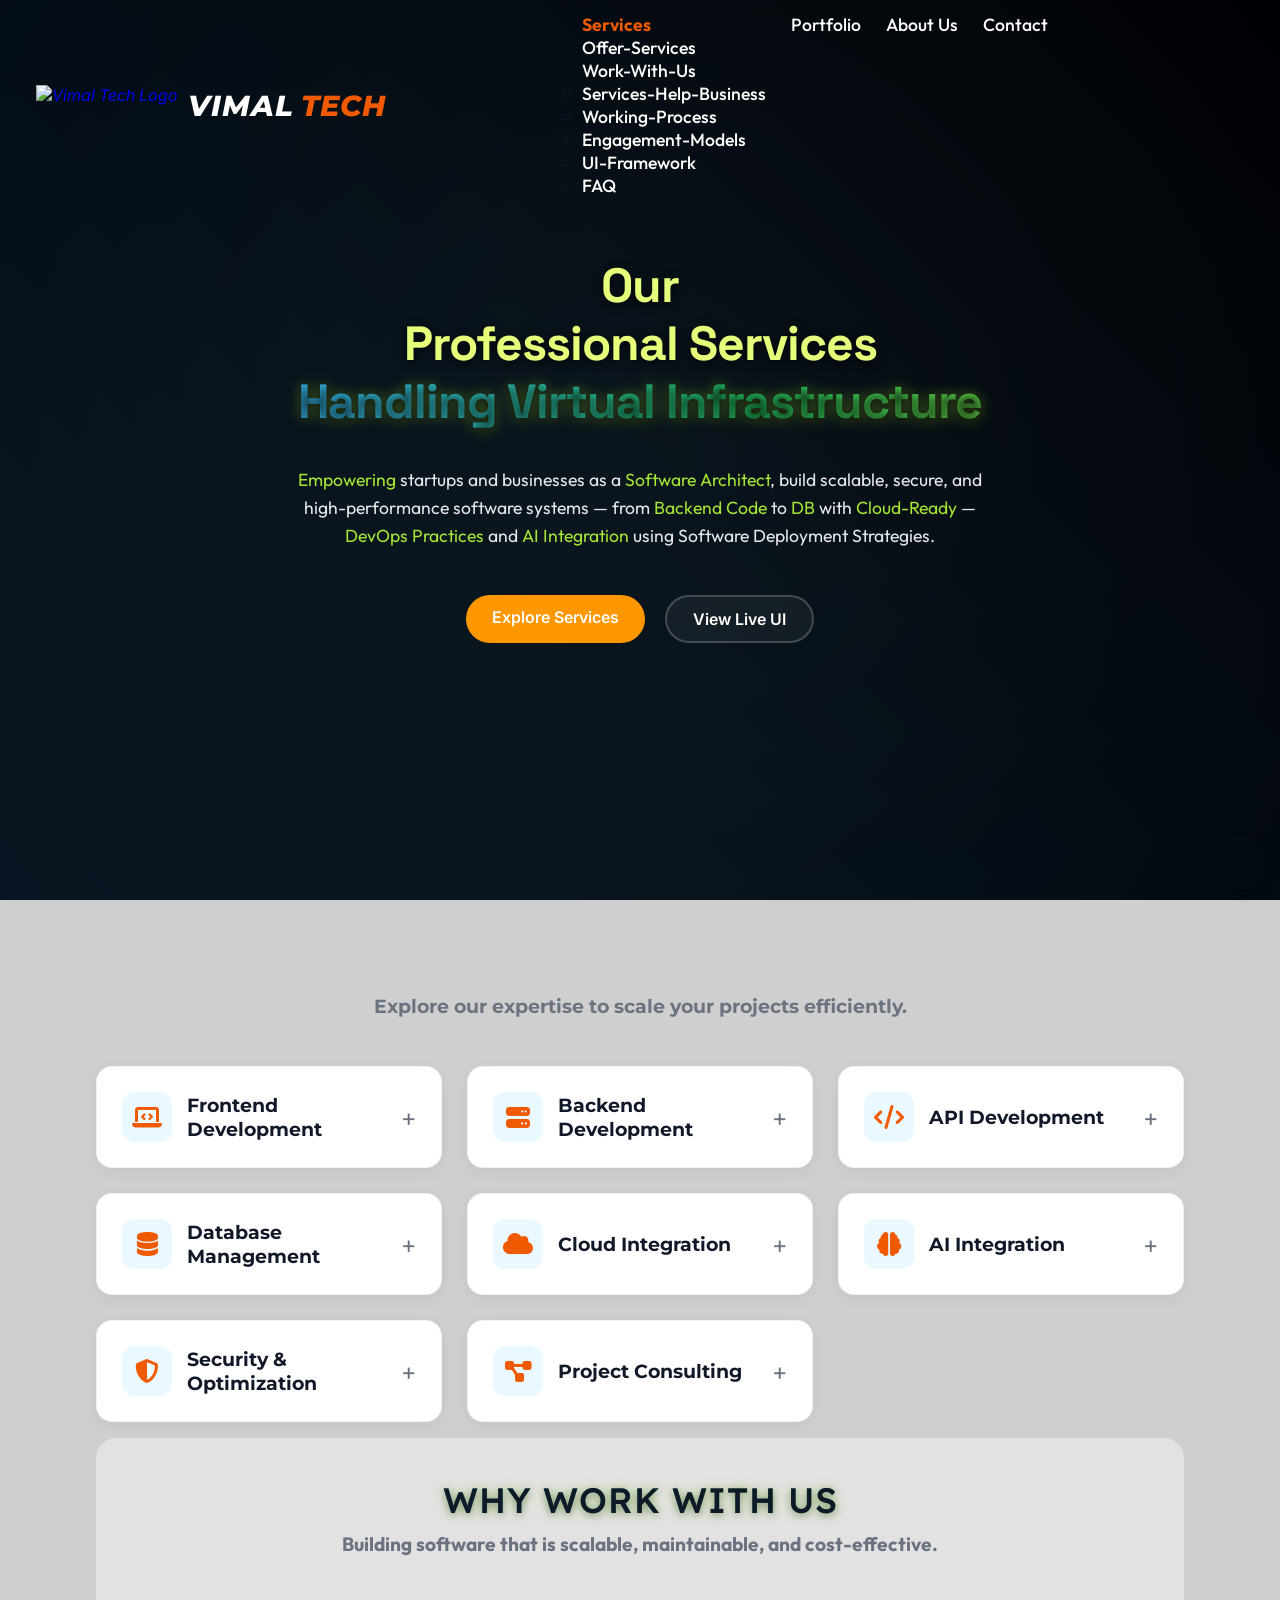
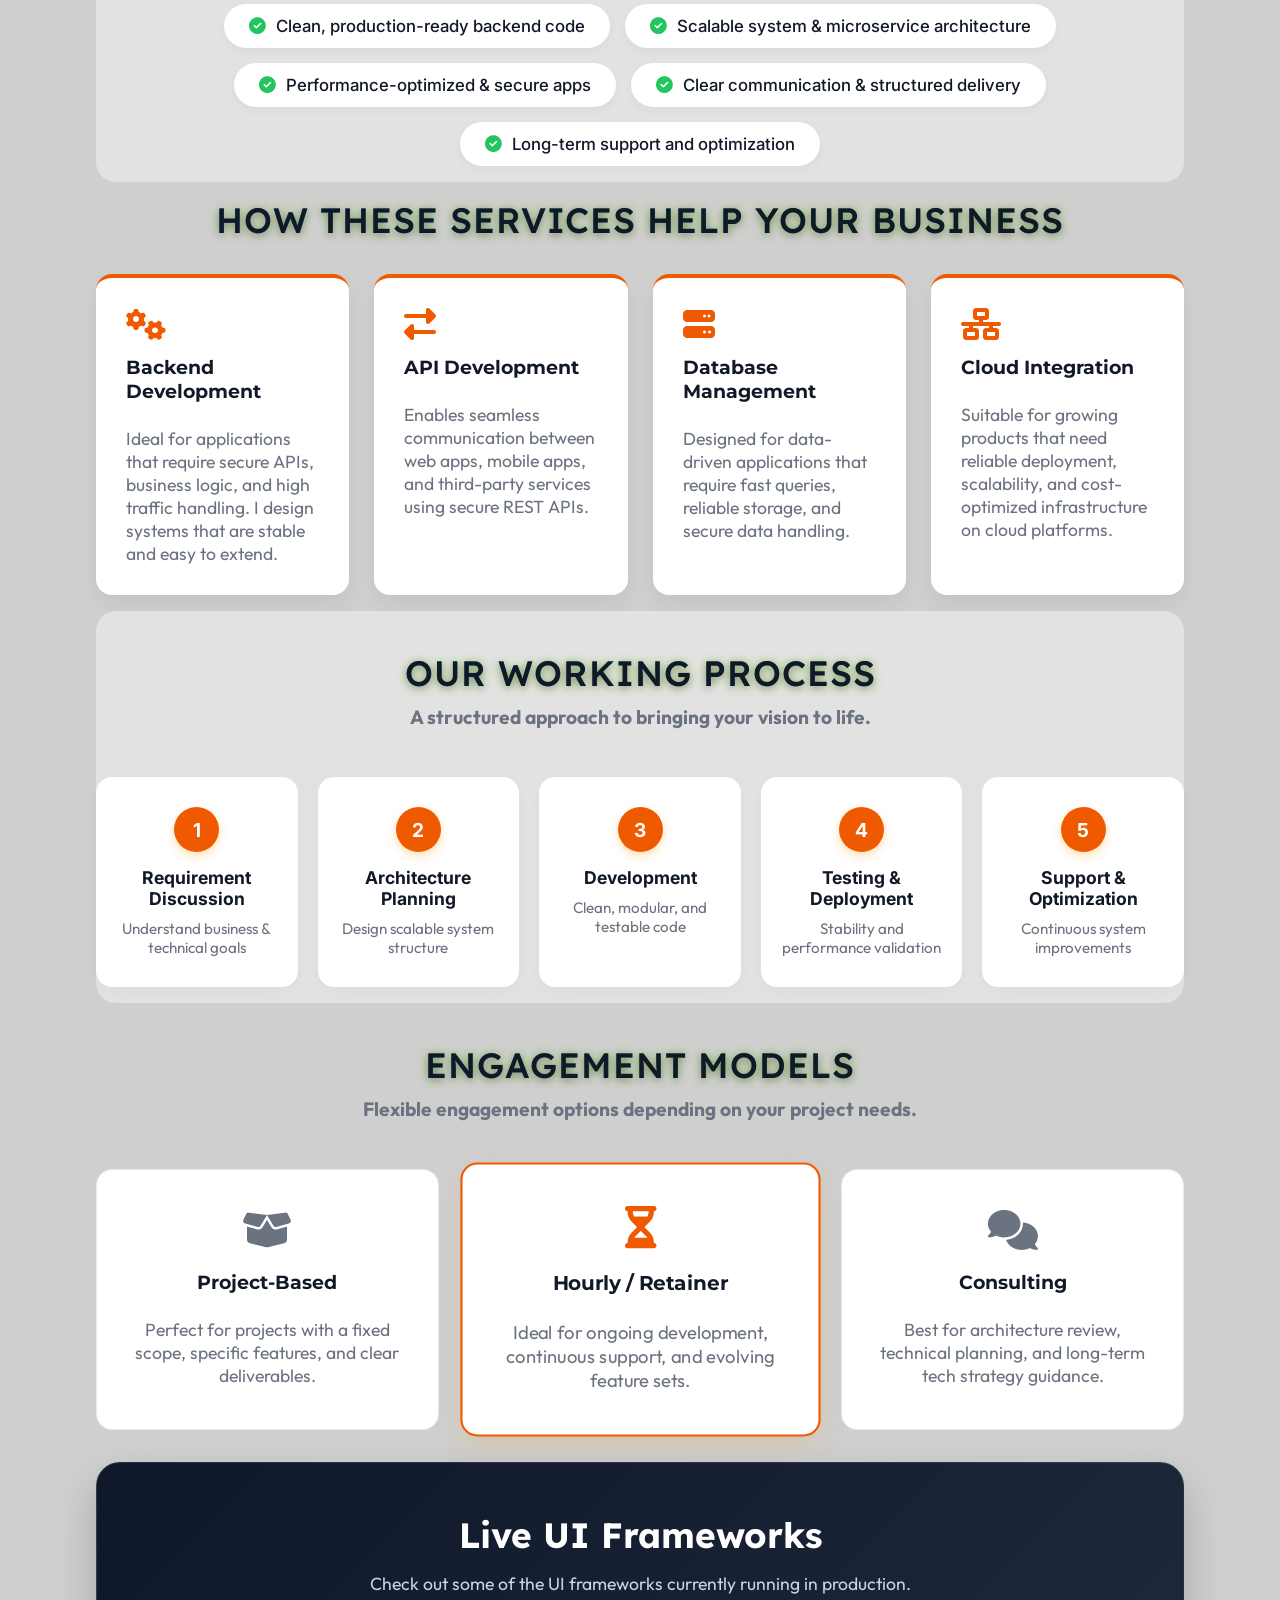
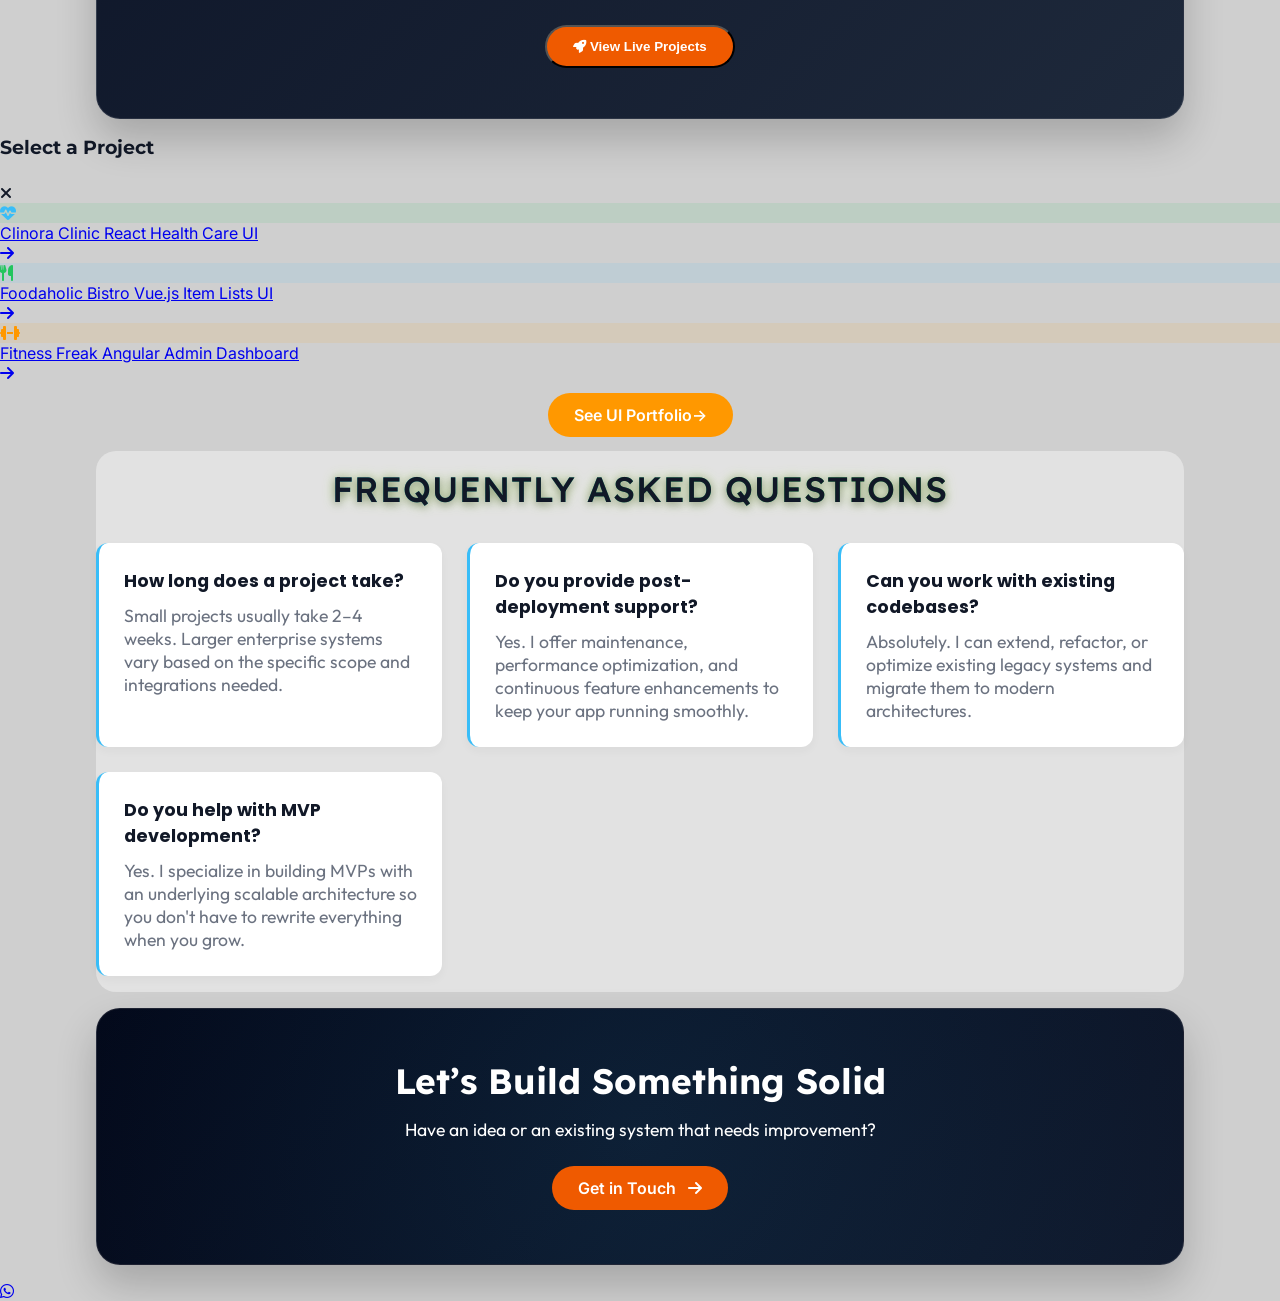
==== commit 24f85c35: "Link removed and readme updated, Tablet view updated Signed-off-by: vimal-java-dev <vimal929@gmail.c" ====
--- a/index.html
+++ b/index.html
@@ -222,7 +222,7 @@
             </p>
             <div class="hero-buttons">
                 <a href="#services-offer" class="btn primary glow-btn">Explore Services</a>
-                <a href="#live-projects" class="btn secondary glow-btn">View My Work</a>
+                <a href="#live-projects" class="btn secondary glow-btn">View Live UI</a>
             </div>
         </div>
     </section>
@@ -490,18 +490,8 @@
                     </div>
                     <div class="project-arrow"><i class="fas fa-arrow-right"></i></div>
                 </a>
-                <a href="https://portfolio.vimaltech.dev" target="_blank" class="project-tile" rel="noopener noreferrer">
-                    <div class="project-icon" style="color: #8a031a; background: rgba(139, 92, 246, 0.1);">
-                        <i class="fas fa-user"></i>
-                    </div>
-                    <div class="project-details">
-                        <span class="project-title">Vimal Patel Portfolio</span>
-                        <span class="project-tech">HTML | CSS | JavaScript / Java Backend</span>
-                    </div>
-                    <div class="project-arrow"><i class="fas fa-arrow-right"></i></div>
-                </a>
                 <div style="text-align: center; margin-top: 10px; margin-bottom: 10px">
-                    <a href="/portfolio/#frontend-works" class="btn primary glow-btn">More →</a>
+                    <a href="/portfolio/#frontend-works" class="btn primary glow-btn">See UI Portfolio→</a>
                 </div>
             </div>
         </div>
--- a/css/services.css
+++ b/css/services.css
@@ -172,6 +172,35 @@
     font-size: 2rem;
     color: var(--color-primary);
     margin-bottom: 15px;
+}
+
+/* ===== TABLET BENEFITS GRID and ENGAGEMENT MODELS ===== */
+@media (min-width: 769px) and (max-width: 1024px) {
+    .benefits-grid {
+        grid-template-columns: repeat(2, 1fr);
+        gap: 15px;
+    }
+
+    .benefit-card {
+        padding: 20px;
+    }
+
+    .engagement-grid {
+        grid-template-columns: repeat(2, 1fr);
+        gap: 15px;
+    }
+
+    .engagement-card {
+        padding: 20px;
+    }
+
+    .highlight-card {
+        transform: none;
+    }
+
+    .engagement-card:nth-child(3) {
+        grid-column: 1 / -1;
+    }
 }
 
 /* ===== WORKING PROCESS TIMELINE ===== */
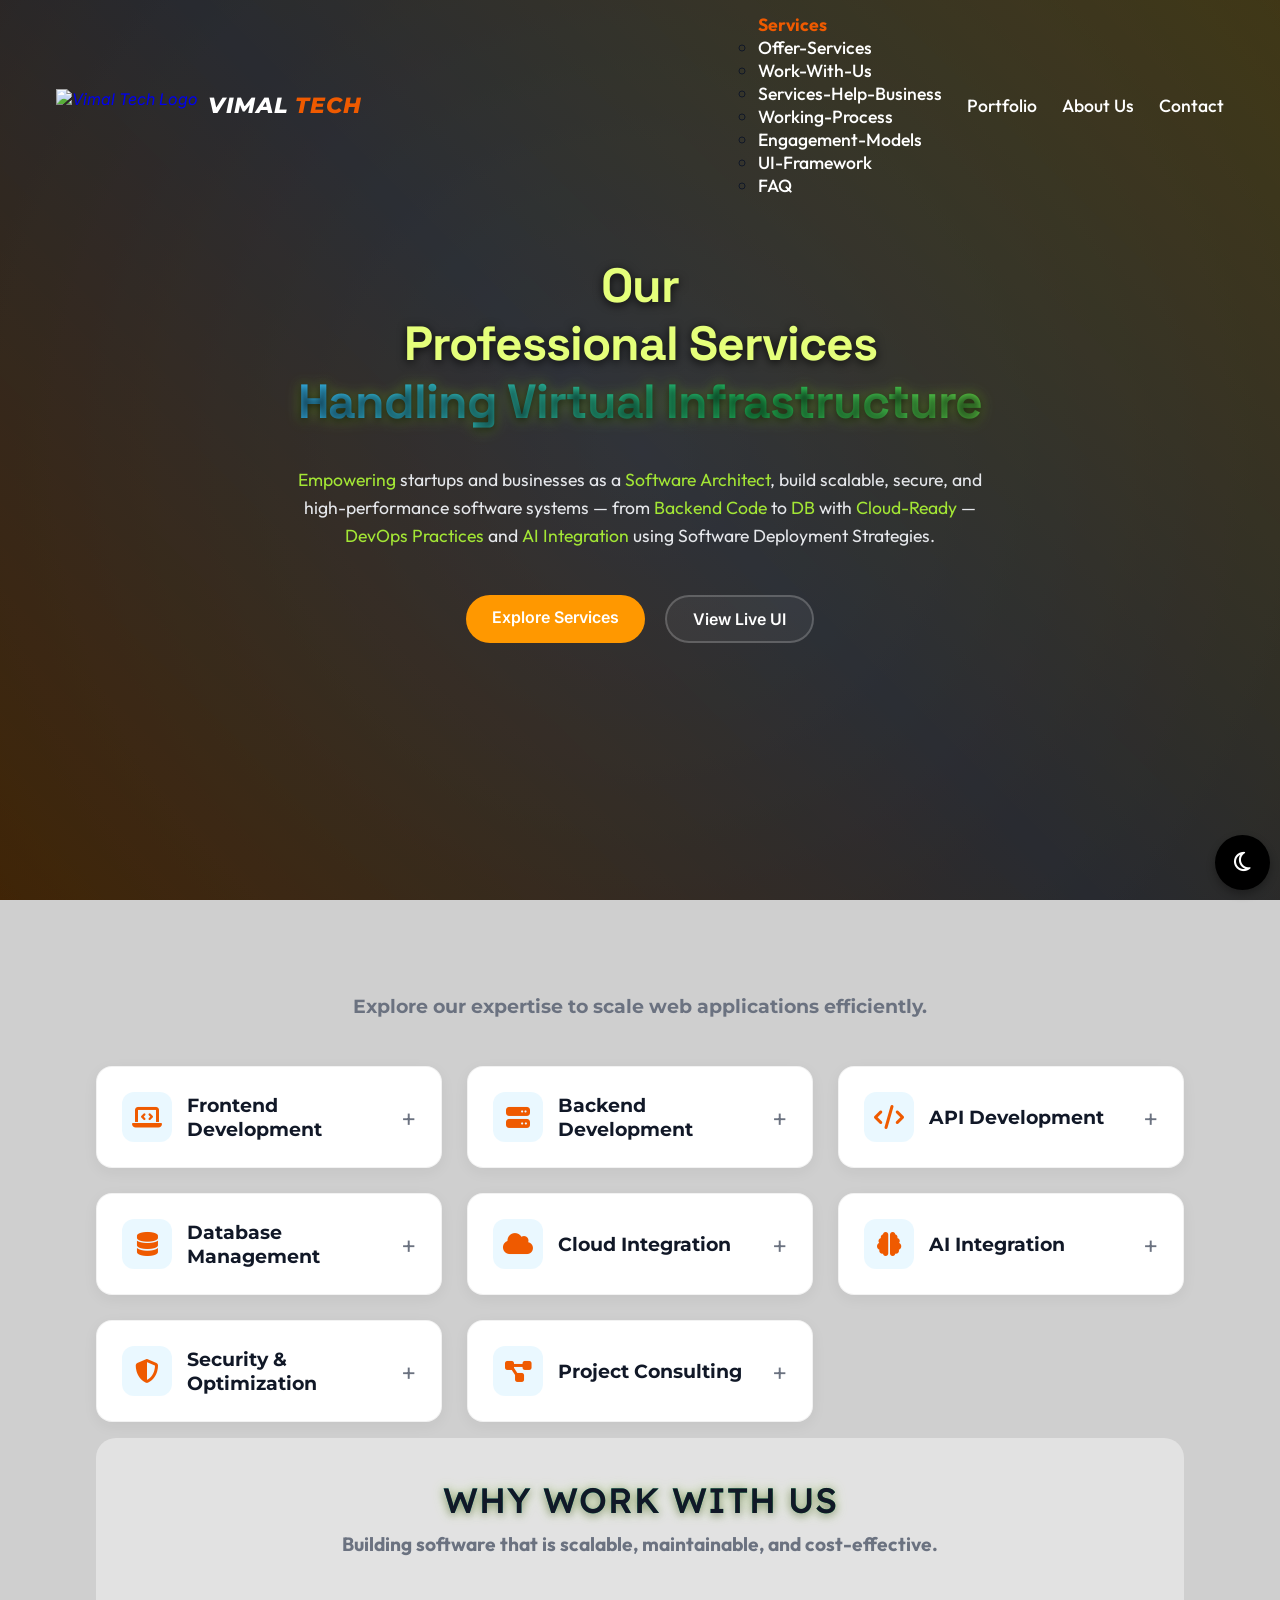
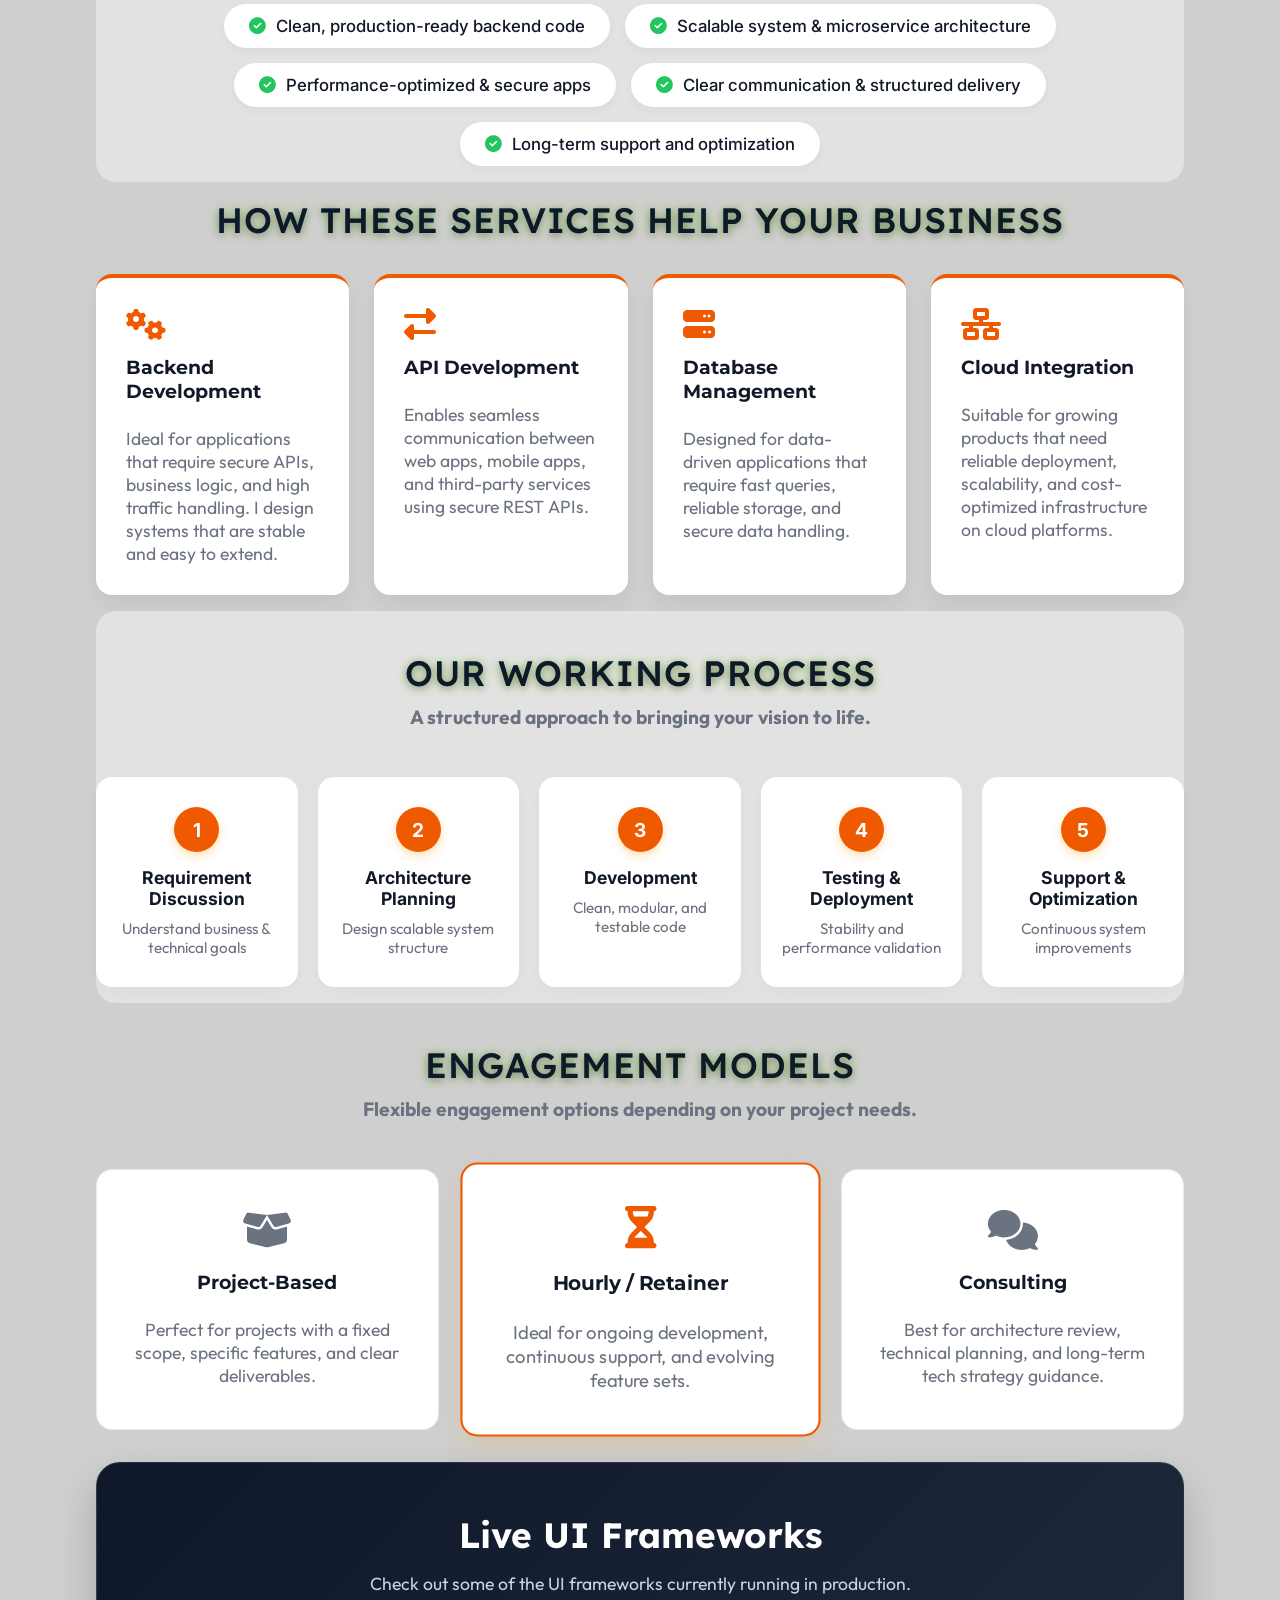
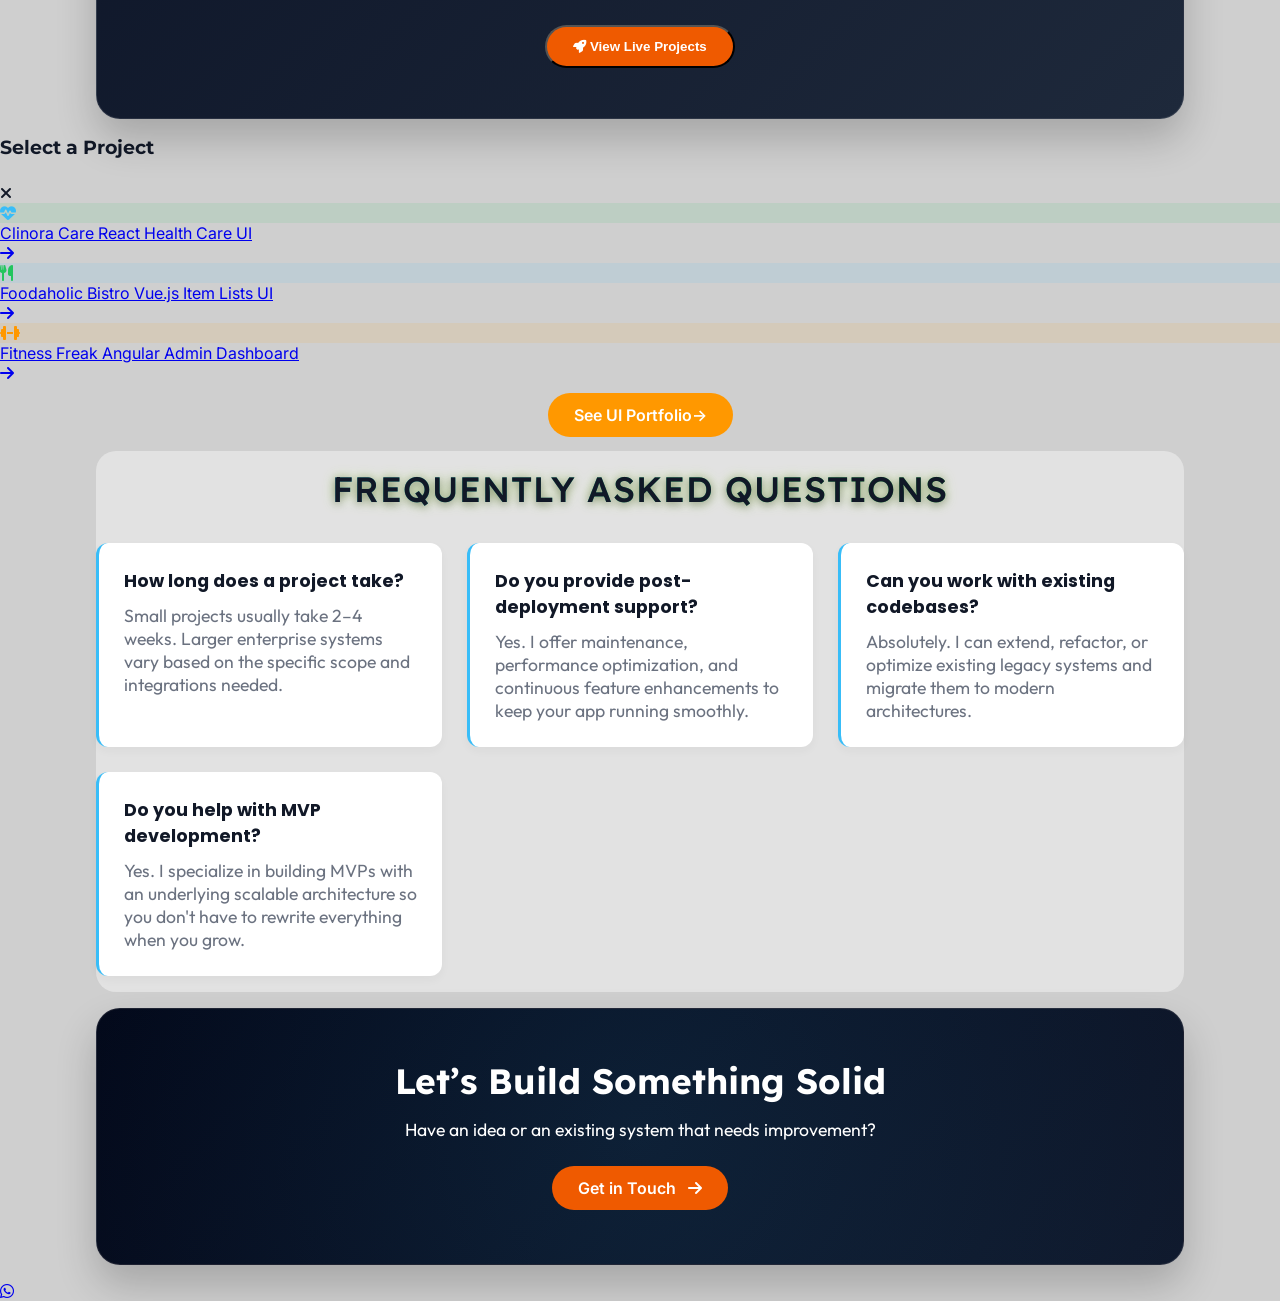
==== commit 1494dbb1: "URL links and images updated Navbar BG color changed  Signed-off-by: vimaltech-dev <be08it929@gmail." ====
--- a/index.html
+++ b/index.html
@@ -79,7 +79,7 @@
         "addressCountry": "IN"
       },
       "sameAs": [
-        https://www.linkedin.com/company/vimaltech-dev/",
+        "https://www.linkedin.com/company/vimaltech/home/",
         "https://github.com/vimaltech-dev"
       ]
     },
@@ -231,7 +231,7 @@
     <section id="services-offer" class="section container fade-in">
         <div class="section-header">
             <h2 class="section-title fade-in">Services We Offer</h2>
-            <h3 class="fade-in section-subtitle">Explore our expertise to scale your projects efficiently.</h3>
+            <h3 class="fade-in section-subtitle">Explore our expertise to scale web applications efficiently.</h3>
         </div>
 
         <div class="services-grid accordion">
@@ -326,7 +326,6 @@
                         technical debt.</p>
                 </div>
             </div>
-
         </div>
     </section>
 
@@ -458,18 +457,18 @@
             </div>
 
             <div class="project-menu">
-                <a href="https://clinic-demo.vimaltech.dev/" target="_blank" class="project-tile"
+                <a href="https://clinoracare.vimaltech.dev/" target="_blank" class="project-tile"
                     rel="noopener noreferrer">
                     <div class="project-icon" style="color: #38bdf8; background: rgba(34, 197, 94, 0.1);">
                         <i class="fas fa-heartbeat"></i>
                     </div>
                     <div class="project-details">
-                        <span class="project-title">Clinora Clinic</span>
+                        <span class="project-title">Clinora Care</span>
                         <span class="project-tech">React Health Care UI</span>
                     </div>
                     <div class="project-arrow"><i class="fas fa-arrow-right"></i></div>
                 </a>
-                <a href="https://foodaholic-bistro-demo.vimaltech.dev/" target="_blank" class="project-tile"
+                <a href="https://foodaholicbistro.vimaltech.dev/" target="_blank" class="project-tile"
                     rel="noopener noreferrer">
                     <div class="project-icon" style="color: #22c55e; background: rgba(56, 189, 248, 0.1);">
                         <i class="fas fa-utensils"></i>
@@ -480,7 +479,7 @@
                     </div>
                     <div class="project-arrow"><i class="fas fa-arrow-right"></i></div>
                 </a>
-                <a href="https://fitness-freak-demo.vimaltech.dev/" target="_blank" class="project-tile" rel="noopener noreferrer">
+                <a href="https://fitnessfreak.vimaltech.dev/" target="_blank" class="project-tile" rel="noopener noreferrer">
                     <div class="project-icon" style="color: #ff9800; background: rgba(255, 152, 0, 0.1);">
                         <i class="fas fa-dumbbell"></i>
                     </div>
--- a/css/global.css
+++ b/css/global.css
@@ -94,57 +94,81 @@
 /* ===================================================
    ===== Common Navbar (Glassmorphic) =====
 =================================================== */
+/* ===== Navbar: Consistent Width on All Desktop Screens ===== */
 .navbar {
     display: flex;
     justify-content: space-between;
     align-items: center;
-    padding: 0.5rem 2rem;
+    gap: 0px;
     position: fixed;
     top: 5px;
-    left: 20px;
-    right: 20px;
+    left: 50%;
+    right: auto;
+    width: calc(100% - 40px);
+    max-width: 1200px;
+    padding: 0.5rem 1rem;
+    box-sizing: border-box;
+    transform: translateX(-50%);
     z-index: 1000;
-    border-radius: 20px;
+    border-radius: 10px;
     transition: all 0.3s ease;
 }
 
-/* The styles that apply ONLY when scrolling down */
-
-/* Light Mode Glass Effect */
-/* .glass-nav {
-    background: rgba(255, 255, 255, 0.75);
-    backdrop-filter: blur(12px);
-    -webkit-backdrop-filter: blur(12px);
-    border: 1px solid rgba(255, 255, 255, 0.4);
-    box-shadow: 0 4px 30px rgba(0, 0, 0, 0.05);
-} */
-
+/* ===== Brand / Logo Group ===== */
+.navbar>div:first-child {
+    margin-right: 0;
+    flex: 0 0 auto;
+}
+
+/* ===== Navigation Links ===== */
+.navbar .nav-links {
+    margin-left: auto;
+    margin-right: 0;
+    flex: 0 0 auto;
+}
+
+/* ===== Navbar: Initial State ===== */
 .glass-nav {
-    /* 1. Gives it a solid color */
-    /* background-color: #ffffff; */
     background-color: transparent;
-    /* 2. Increased blur to a heavy but stable range */
-    /* backdrop-filter: blur(40px); */
-    /* -webkit-backdrop-filter: blur(40px); */
-
-    /* 3. Subtle border and shadow to define the edges */
-    /* border: 1px solid rgba(255, 255, 255, 0.2); */
-    /* box-shadow: 0 8px 32px rgba(0, 0, 0, 0.1); */
-
-    /* 4. Performance boost for heavy filters */
-    /* will-change: backdrop-filter; */
-
     padding: 0.5rem 1rem;
-}
-
-.glass-nav.scrolled {
-    top: 10px;
-    left: 120px;
-    right: 120px;
+    transition: background 0.3s ease, backdrop-filter 0.3s ease,
+        border 0.3s ease, box-shadow 0.3s ease;
+}
+
+/* ===== Desktop Navbar: Scroll States ===== */
+/* ===== Shared Positioning for Both Scroll States ===== */
+nav.navbar.glass-nav.hero-scrolled,
+nav.navbar.glass-nav.scrolled {
+    left: 50%;
+    right: auto;
+    width: calc(100% - 40px);
+    max-width: 1200px;
+    margin: 0;
+    box-sizing: border-box;
+    transform: translateX(-50%);
+}
+
+/* ===== First Scroll: Inside Hero Section ===== */
+nav.navbar.glass-nav.hero-scrolled {
+    /* Primary base background color */
+    background-color: #0b0d10;
+
+    /* Replicating the subtle orange and green radial glows */
+    background-image:
+        radial-gradient(circle at 10% 90%, rgba(200, 100, 20, 0.15), transparent 45%),
+        radial-gradient(circle at 90% 10%, rgba(30, 80, 50, 0.15), transparent 45%);
+    border: 1px solid transparent;
+    box-shadow: none;
+    backdrop-filter: none;
+    -webkit-backdrop-filter: none;
+}
+
+/* ===== Second Scroll: Beyond Hero Section ===== */
+nav.navbar.glass-nav.scrolled {
     /* Ensures smooth scrolling accounts for the navbar height */
     background: rgba(255, 255, 255, 0.3);
     /* Lowered opacity (0.3) so the blur is more visible */
-    backdrop-filter: blur(20px);
+    backdrop-filter: blur(10px);
     -webkit-backdrop-filter: blur(40px);
     /* Makes it slightly thinner */
 
@@ -209,7 +233,7 @@
 }
 
 .logo {
-    height: 40px;
+    height: 32px;
     width: auto;
     object-fit: contain;
     /* Comment to make logo transparent and blend with the navbar background */
@@ -219,7 +243,7 @@
 }
 
 .brand-name {
-    font-size: 1.8rem;
+    font-size: 1.4rem;
     letter-spacing: 1px;
     text-transform: uppercase;
     font-family: 'Montserrat', sans-serif;
@@ -236,11 +260,6 @@
     text-shadow: 1px 4px 8px rgba(0, 0, 0, 0.2);
 }
 
-.glass-nav.scrolled .brand-name-vimal {
-    transition: color 0.3s ease;
-    text-shadow: 1px 4px 8px rgba(0, 0, 0, 0.4);
-}
-
 /* Add a hover effect for extra flair */
 .brand-name:hover {
     color: #000;
@@ -254,10 +273,12 @@
     transform: translateY(-2px);
 }
 
+/* ===== Brand Text: Scrolled Glass Navbar ===== */
 .glass-nav.scrolled .brand-name-vimal {
     color: #000000;
     /* Darker text for better contrast */
     transition: color 0.3s ease;
+    text-shadow: 1px 4px 8px rgba(0, 0, 0, 0.4);
 }
 
 body.dark .glass-nav.scrolled .brand-name-vimal {
@@ -265,6 +286,7 @@
     /* Bright white for dark mode */
 }
 
+/* ===== Brand Text: Default White ===== */
 .brand-name-vimal {
     color: #ffffff;
     transition: color 0.3s ease;
@@ -278,20 +300,26 @@
     color: var(--color-primary);
 }
 
-/* Hamburger Menu Dropped in Desktop view */
-.hamburger {
-    display: none;
-}
-
-/* ===== Nav Links ===== */
+/* ===== Navigation Links ===== */
 .nav-links {
+    display: flex;
+    align-items: center;
+    gap: 25px;
     list-style: none;
-    display: flex;
-    gap: 25px;
+    margin-left: 180px;
+    padding: 0;
     font-family: "Outfit", sans-serif;
     font-size: 1.1rem;
     font-weight: 500;
-    /* margin-right: 10px; */
+}
+
+/* ===== Hamburger: Hidden on Desktop ===== */
+.navbar>div:last-child {
+    display: none;
+}
+
+.hamburger {
+    display: none;
 }
 
 .nav-links li a {
@@ -374,6 +402,39 @@
    769px – 1024px
 ========================================= */
 @media (min-width: 769px) and (max-width: 1024px) {
+
+    nav.navbar.glass-nav,
+    nav.navbar.glass-nav.hero-scrolled,
+    nav.navbar.glass-nav.scrolled {
+        left: 15px;
+        right: 15px;
+        width: auto;
+        max-width: none;
+        margin: 0;
+        padding: 0.5rem 1rem;
+        box-sizing: border-box;
+        transform: none;
+        display: flex;
+        justify-content: space-between;
+        align-items: center;
+        gap: 0;
+    }
+
+    .navbar>div:first-child {
+        margin-right: 0;
+        flex: 0 0 auto;
+    }
+
+    .navbar .brand {
+        flex-shrink: 0;
+    }
+
+    .navbar .nav-links {
+        margin-left: auto;
+        margin-right: 0;
+        flex: 0 1 auto;
+    }
+
     .hero-content {
         max-width: 750px;
         margin: auto;
@@ -398,27 +459,6 @@
         justify-content: center;
         gap: 20px;
         margin-top: 30px;
-    }
-
-    /* ================================
-       NAVBAR
-    ================================ */
-    .navbar {
-        display: flex;
-        justify-content: space-between;
-        align-items: center;
-        padding: 0.5rem 1rem;
-        top: 10px;
-        left: 15px;
-        right: 15px;
-        border-radius: 12px;
-        transition: all 0.3s ease;
-    }
-
-    .navbar.scrolled {
-        /* top: 10px; */
-        left: 20px;
-        right: 20px;
     }
 
     /* ================================
@@ -444,7 +484,7 @@
         display: flex;
         gap: 6px;
         white-space: nowrap;
-        font-size: 1.8rem;
+        font-size: 1.4rem;
         transition: all 0.3s ease;
     }
 
@@ -545,15 +585,57 @@
    Up to 768px
 ========================================= */
 @media (max-width: 768px) {
-    .navbar {
+
+    nav.navbar.glass-nav,
+    nav.navbar.glass-nav.hero-scrolled,
+    nav.navbar.glass-nav.scrolled {
+        left: 10px;
+        right: 10px;
+        width: auto;
+        max-width: none;
+        margin: 0;
+        padding: 0.35rem 0.75rem;
+        box-sizing: border-box;
+        transform: none;
         display: flex;
         justify-content: space-between;
-        padding: 0.1rem 0.5rem;
-        top: 5px;
-        left: 10px;
-        right: 10px;
-        border-radius: 12px;
-        transition: all 0.3s ease;
+        align-items: center;
+        gap: 0;
+    }
+
+    .navbar>div:first-child {
+        margin-right: 0;
+        flex: 0 0 auto;
+    }
+
+    .navbar .brand {
+        display: flex;
+        align-items: center;
+        flex-shrink: 0;
+    }
+
+    .navbar .logo {
+        height: 30px;
+        width: auto;
+        object-fit: contain;
+    }
+
+
+    .navbar .brand-name {
+        position: absolute;
+        left: 50%;
+        transform: translateX(-50%);
+        display: flex;
+        gap: 4px;
+        white-space: nowrap;
+        font-size: 1.1rem;
+        letter-spacing: 0.5px;
+    }
+
+    .navbar .hamburger {
+        display: block;
+        flex: 0 0 auto;
+        margin-left: auto;
     }
 
     .navbar.scrolled {
@@ -571,27 +653,6 @@
         height: 30px;
         width: auto;
         object-fit: contain;
-    }
-
-    .brand-name {
-        letter-spacing: 0.5px;
-        text-transform: uppercase;
-        font-display: block;
-        position: absolute;
-        /* Takes the text out of the normal flow */
-        left: 50%;
-        /* Pushes the left edge to the exact middle */
-        transform: translateX(-50%);
-        /* Pulls it back by half its own width for true centering */
-
-        /* Ensure the text is laid out nicely */
-        display: flex;
-        gap: 5px;
-
-        white-space: nowrap;
-        transition: all 0.3s ease;
-        font-size: 1.5rem;
-
     }
 
     /* Hamburger Menu */
